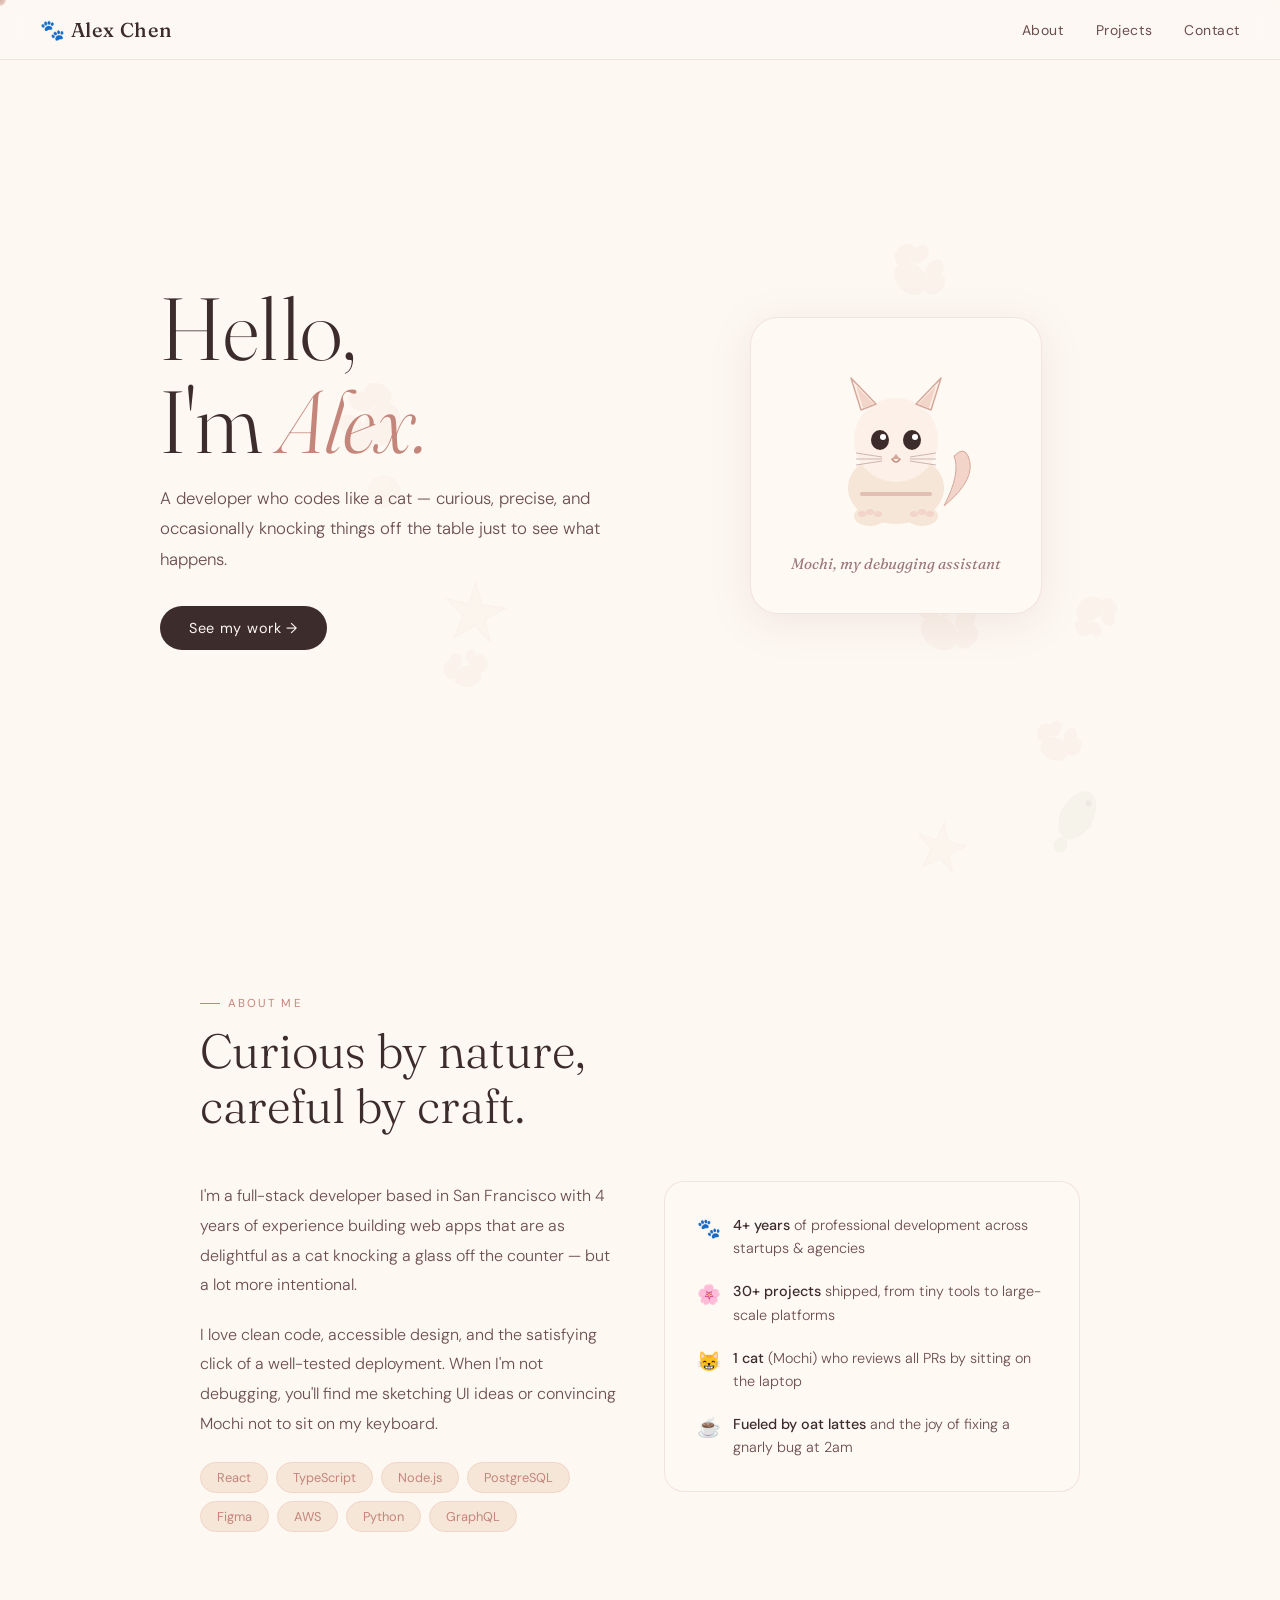
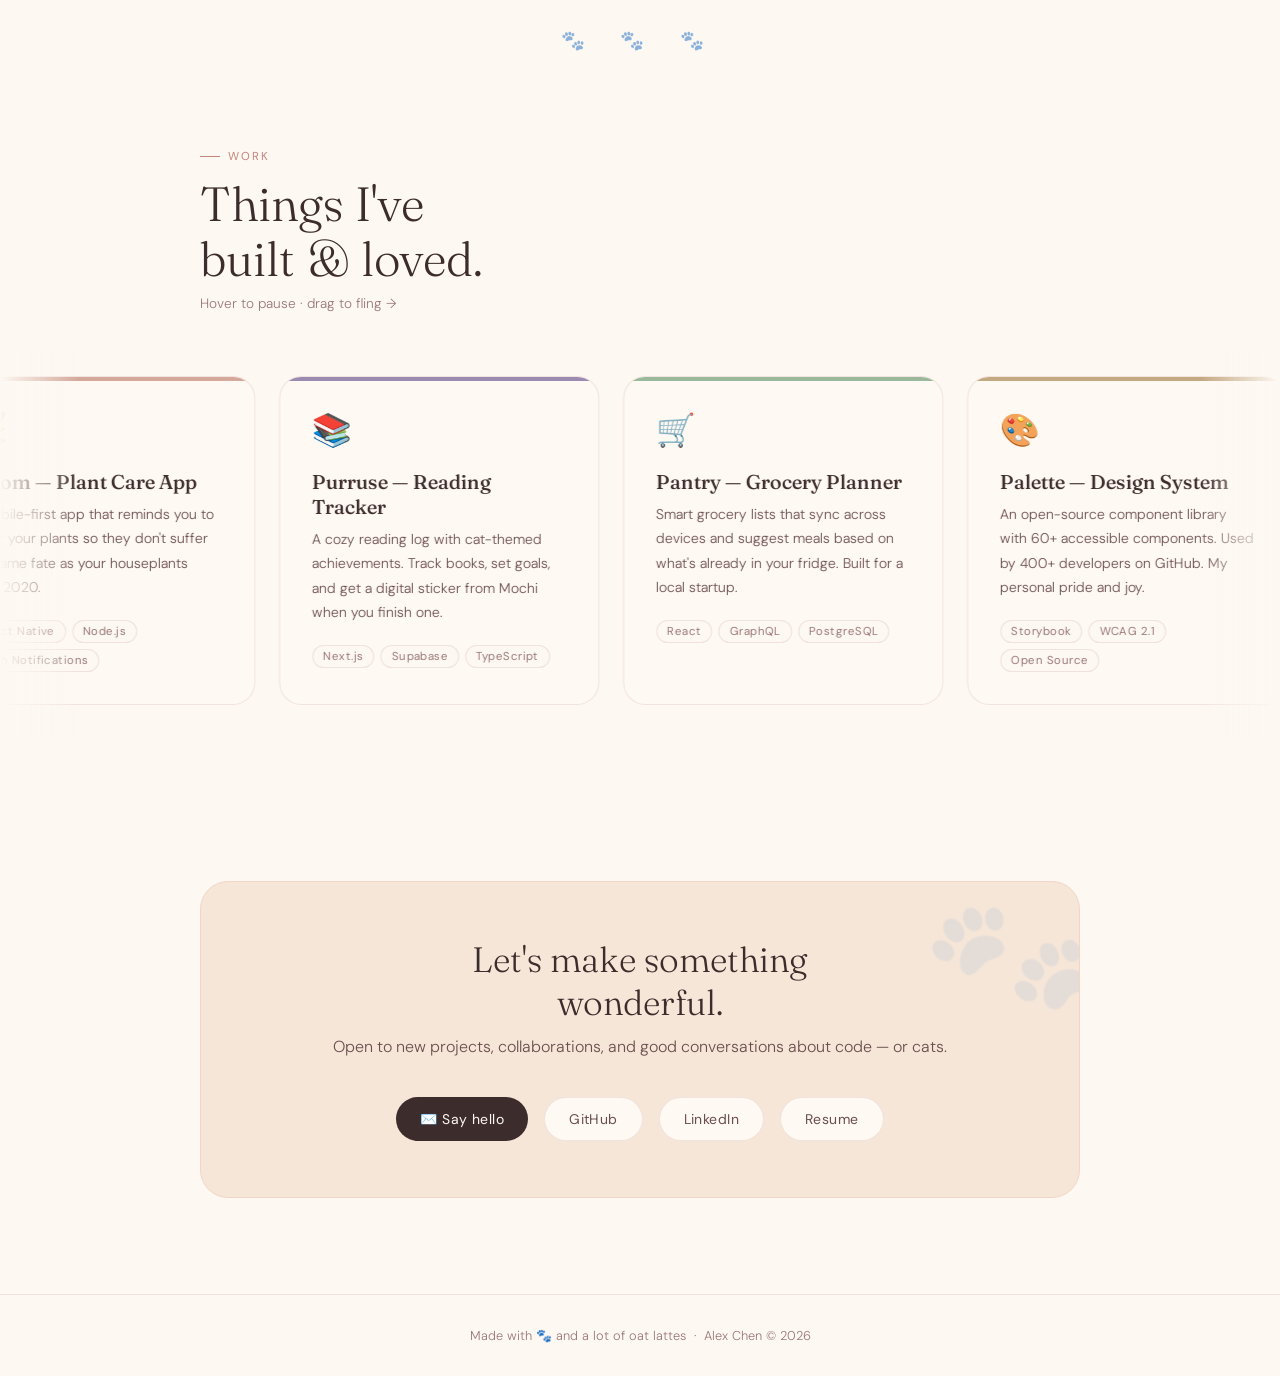
==== index.html @ 4f6bc388 "initial cat site, needs improvements and cat pictures" ====
<!DOCTYPE html>
<html lang="en">
<head>
  <meta charset="UTF-8" />
  <meta name="viewport" content="width=device-width, initial-scale=1.0" />
  <title>Alex Chen — Developer</title>
  <link href="https://fonts.googleapis.com/css2?family=Fraunces:ital,opsz,wght@0,9..144,300;0,9..144,500;0,9..144,700;1,9..144,300&family=DM+Sans:wght@300;400;500&display=swap" rel="stylesheet" />
  <link rel="stylesheet" href="style.css" />
</head>
<body>

  <!-- Cat doodle background (populated by JS) -->
  <div class="bg-canvas" id="bgCanvas"></div>

  <!-- Nav -->
  <nav>
    <a class="nav-logo" href="#">🐾 Alex Chen</a>
    <ul>
      <li><a href="#about">About</a></li>
      <li><a href="#projects">Projects</a></li>
      <li><a href="#contact">Contact</a></li>
    </ul>
  </nav>

  <!-- Hero -->
  <header class="hero">
    <div class="hero-content">
      <div class="hero-text fade-in">
        <h1>Hello,<br/>I'm <em>Alex.</em></h1>
        <p>A developer who codes like a cat — curious, precise, and occasionally knocking things off the table just to see what happens.</p>
        <a class="hero-cta" href="#projects">See my work →</a>
      </div>
      <div class="hero-illustration fade-in" style="transition-delay:0.15s">
        <div class="cat-card">
          <svg width="180" height="180" viewBox="0 0 180 180" fill="none" xmlns="http://www.w3.org/2000/svg">
            <ellipse cx="90" cy="130" rx="48" ry="36" fill="#F5E6D8"/>
            <path d="M138 148 Q172 120 162 98 Q158 88 148 98 Q155 115 138 148Z" fill="#F2D4C8" stroke="#D4A89A" stroke-width="1"/>
            <circle cx="90" cy="82" r="42" fill="#FDF0E8"/>
            <polygon points="55,52 45,20 70,46" fill="#FDF0E8" stroke="#D4A89A" stroke-width="1.5" stroke-linejoin="round"/>
            <polygon points="57,50 50,28 68,46" fill="#F2D4C8"/>
            <polygon points="125,52 135,20 110,46" fill="#FDF0E8" stroke="#D4A89A" stroke-width="1.5" stroke-linejoin="round"/>
            <polygon points="123,50 130,28 112,46" fill="#F2D4C8"/>
            <ellipse cx="74" cy="82" rx="9" ry="10" fill="#3D2C2C"/>
            <ellipse cx="106" cy="82" rx="9" ry="10" fill="#3D2C2C"/>
            <circle cx="77" cy="79" r="3" fill="white"/>
            <circle cx="109" cy="79" r="3" fill="white"/>
            <polygon points="90,96 86,101 94,101" fill="#D4A89A"/>
            <path d="M86,101 Q90,107 94,101" stroke="#C4857A" stroke-width="1.5" fill="none" stroke-linecap="round"/>
            <line x1="50" y1="95" x2="76" y2="99" stroke="#9B7878" stroke-width="1" opacity="0.5"/>
            <line x1="50" y1="101" x2="76" y2="101" stroke="#9B7878" stroke-width="1" opacity="0.5"/>
            <line x1="50" y1="107" x2="76" y2="103" stroke="#9B7878" stroke-width="1" opacity="0.5"/>
            <line x1="130" y1="95" x2="104" y2="99" stroke="#9B7878" stroke-width="1" opacity="0.5"/>
            <line x1="130" y1="101" x2="104" y2="101" stroke="#9B7878" stroke-width="1" opacity="0.5"/>
            <line x1="130" y1="107" x2="104" y2="103" stroke="#9B7878" stroke-width="1" opacity="0.5"/>
            <ellipse cx="64" cy="158" rx="16" ry="10" fill="#F5E6D8"/>
            <ellipse cx="116" cy="158" rx="16" ry="10" fill="#F5E6D8"/>
            <ellipse cx="56" cy="156" rx="4" ry="3" fill="#F2D4C8"/>
            <ellipse cx="64" cy="154" rx="4" ry="3" fill="#F2D4C8"/>
            <ellipse cx="72" cy="156" rx="4" ry="3" fill="#F2D4C8"/>
            <ellipse cx="108" cy="156" rx="4" ry="3" fill="#F2D4C8"/>
            <ellipse cx="116" cy="154" rx="4" ry="3" fill="#F2D4C8"/>
            <ellipse cx="124" cy="156" rx="4" ry="3" fill="#F2D4C8"/>
            <rect x="54" y="134" width="72" height="4" rx="2" fill="#C4857A" opacity="0.4"/>
          </svg>
          <span class="cat-name-tag">Mochi, my debugging assistant</span>
        </div>
      </div>
    </div>
  </header>

  <!-- About -->
  <section id="about">
    <div class="section-label">About me</div>
    <h2 class="section-title fade-in">Curious by nature,<br/>careful by craft.</h2>
    <div class="about-grid fade-in">
      <div class="about-text">
        <p>I'm a full-stack developer based in San Francisco with 4 years of experience building web apps that are as delightful as a cat knocking a glass off the counter — but a lot more intentional.</p>
        <p>I love clean code, accessible design, and the satisfying click of a well-tested deployment. When I'm not debugging, you'll find me sketching UI ideas or convincing Mochi not to sit on my keyboard.</p>
        <div class="skills-list">
          <span class="skill-tag">React</span>
          <span class="skill-tag">TypeScript</span>
          <span class="skill-tag">Node.js</span>
          <span class="skill-tag">PostgreSQL</span>
          <span class="skill-tag">Figma</span>
          <span class="skill-tag">AWS</span>
          <span class="skill-tag">Python</span>
          <span class="skill-tag">GraphQL</span>
        </div>
      </div>
      <div class="fun-facts">
        <div class="fun-fact"><span class="fact-icon">🐾</span><span class="fact-text"><strong>4+ years</strong> of professional development across startups &amp; agencies</span></div>
        <div class="fun-fact"><span class="fact-icon">🌸</span><span class="fact-text"><strong>30+ projects</strong> shipped, from tiny tools to large-scale platforms</span></div>
        <div class="fun-fact"><span class="fact-icon">😸</span><span class="fact-text"><strong>1 cat</strong> (Mochi) who reviews all PRs by sitting on the laptop</span></div>
        <div class="fun-fact"><span class="fact-icon">☕</span><span class="fact-text"><strong>Fueled by oat lattes</strong> and the joy of fixing a gnarly bug at 2am</span></div>
      </div>
    </div>
  </section>

  <div class="paw-divider">🐾 🐾 🐾</div>

  <!-- Projects -->
  <section id="projects">
    <div class="projects-header fade-in">
      <div class="section-label">Work</div>
      <h2 class="section-title" style="margin-bottom:0.5rem;">Things I've<br/>built &amp; loved.</h2>
      <p class="projects-hint">Hover to pause · drag to fling →</p>
    </div>

    <div class="projects-track-wrap">
      <div class="projects-belt" id="projBelt">

        <div class="project-card pink">
          <span class="project-emoji">🌿</span>
          <h3>Bloom — Plant Care App</h3>
          <p>A mobile-first app that reminds you to water your plants so they don't suffer the same fate as your houseplants circa 2020.</p>
          <div class="project-tags">
            <span class="project-tag">React Native</span>
            <span class="project-tag">Node.js</span>
            <span class="project-tag">Push Notifications</span>
          </div>
        </div>

        <div class="project-card lavender">
          <span class="project-emoji">📚</span>
          <h3>Purruse — Reading Tracker</h3>
          <p>A cozy reading log with cat-themed achievements. Track books, set goals, and get a digital sticker from Mochi when you finish one.</p>
          <div class="project-tags">
            <span class="project-tag">Next.js</span>
            <span class="project-tag">Supabase</span>
            <span class="project-tag">TypeScript</span>
          </div>
        </div>

        <div class="project-card sage">
          <span class="project-emoji">🛒</span>
          <h3>Pantry — Grocery Planner</h3>
          <p>Smart grocery lists that sync across devices and suggest meals based on what's already in your fridge. Built for a local startup.</p>
          <div class="project-tags">
            <span class="project-tag">React</span>
            <span class="project-tag">GraphQL</span>
            <span class="project-tag">PostgreSQL</span>
          </div>
        </div>

        <div class="project-card warm">
          <span class="project-emoji">🎨</span>
          <h3>Palette — Design System</h3>
          <p>An open-source component library with 60+ accessible components. Used by 400+ developers on GitHub. My personal pride and joy.</p>
          <div class="project-tags">
            <span class="project-tag">Storybook</span>
            <span class="project-tag">WCAG 2.1</span>
            <span class="project-tag">Open Source</span>
          </div>
        </div>

        <div class="project-card sky">
          <span class="project-emoji">🌙</span>
          <h3>Nap — Focus Timer</h3>
          <p>A Pomodoro-style focus app inspired by cat nap cycles. Gentle ambient sounds, soft UI, zero distractions.</p>
          <div class="project-tags">
            <span class="project-tag">Vue 3</span>
            <span class="project-tag">Web Audio API</span>
            <span class="project-tag">IndexedDB</span>
          </div>
        </div>

      </div>
    </div>
  </section>

  <!-- Contact -->
  <section id="contact" class="contact-section">
    <div class="contact-box fade-in">
      <h2>Let's make something<br/>wonderful.</h2>
      <p>Open to new projects, collaborations, and good conversations about code — or cats.</p>
      <div class="contact-links">
        <a class="contact-link primary" href="mailto:alex@example.com">✉️ Say hello</a>
        <a class="contact-link secondary" href="#">GitHub</a>
        <a class="contact-link secondary" href="#">LinkedIn</a>
        <a class="contact-link secondary" href="#">Resume</a>
      </div>
    </div>
  </section>

  <footer>Made with 🐾 and a lot of oat lattes &nbsp;·&nbsp; Alex Chen © 2026</footer>

  <script src="main.js"></script>
</body>
</html>
---- style.css ----
/* ── RESET & TOKENS ── */
*, *::before, *::after { box-sizing: border-box; margin: 0; padding: 0; }

:root {
  --cream:         #FDF8F2;
  --warm-white:    #FFF9F4;
  --blush:         #F5E6D8;
  --soft-pink:     #F2D4C8;
  --dusty-rose:    #D4A89A;
  --mauve:         #C4857A;
  --lavender:      #E8E0F0;
  --muted-purple:  #9B8BB0;
  --sage:          #D8E8D4;
  --muted-sage:    #9AB89A;
  --text-dark:     #3D2C2C;
  --text-mid:      #6B4E4E;
  --text-soft:     #9B7878;
  --border:        rgba(180, 130, 120, 0.18);
  --shadow:        rgba(180, 130, 120, 0.15);
}

html { scroll-behavior: smooth; }

body {
  font-family: 'DM Sans', sans-serif;
  background: var(--cream);
  color: var(--text-dark);
  overflow-x: hidden;
}

/* ── DOODLE BACKGROUND ── */
.bg-canvas {
  position: fixed;
  inset: 0;
  z-index: 0;
  pointer-events: none;
  overflow: hidden;
}

.bg-doodle {
  position: absolute;
  opacity: 0.07;
}

/* ── CURSOR TRAIL ── */
.paw-dot {
  position: fixed;
  width: 12px;
  height: 12px;
  border-radius: 50%;
  background: var(--dusty-rose);
  opacity: 0;
  pointer-events: none;
  z-index: 9999;
}

/* ── NAV ── */
nav {
  position: fixed;
  top: 0; left: 0; right: 0;
  z-index: 100;
  background: rgba(253, 248, 242, 0.85);
  backdrop-filter: blur(14px);
  border-bottom: 1px solid var(--border);
  padding: 0 2.5rem;
  height: 60px;
  display: flex;
  align-items: center;
  justify-content: space-between;
}

.nav-logo {
  font-family: 'Fraunces', serif;
  font-size: 1.25rem;
  font-weight: 500;
  color: var(--text-dark);
  text-decoration: none;
  display: flex;
  align-items: center;
  gap: 8px;
}

nav ul { list-style: none; display: flex; gap: 2rem; }

nav a {
  font-size: 0.875rem;
  color: var(--text-mid);
  text-decoration: none;
  letter-spacing: 0.04em;
  transition: color 0.2s;
  position: relative;
}

nav a::after {
  content: '';
  position: absolute;
  bottom: -2px; left: 0; right: 0;
  height: 1px;
  background: var(--mauve);
  transform: scaleX(0);
  transition: transform 0.2s;
  transform-origin: left;
}

nav a:hover { color: var(--mauve); }
nav a:hover::after { transform: scaleX(1); }

/* ── HERO ── */
.hero {
  min-height: 100vh;
  display: flex;
  align-items: center;
  padding: 6rem 2.5rem 4rem;
  position: relative;
  z-index: 1;
}

.hero-content {
  max-width: 960px;
  margin: 0 auto;
  width: 100%;
  display: grid;
  grid-template-columns: 1fr 1fr;
  align-items: center;
  gap: 4rem;
}

.hero-text h1 {
  font-family: 'Fraunces', serif;
  font-size: clamp(3rem, 7vw, 5.5rem);
  font-weight: 300;
  line-height: 1.05;
  color: var(--text-dark);
  margin-bottom: 1rem;
}

.hero-text h1 em {
  font-style: italic;
  color: var(--mauve);
}

.hero-text p {
  font-size: 1.05rem;
  color: var(--text-mid);
  line-height: 1.8;
  margin-bottom: 2rem;
  font-weight: 300;
}

.hero-cta {
  display: inline-flex;
  align-items: center;
  gap: 8px;
  background: var(--text-dark);
  color: var(--cream);
  text-decoration: none;
  padding: 0.8rem 1.8rem;
  border-radius: 50px;
  font-size: 0.9rem;
  letter-spacing: 0.05em;
  transition: background 0.2s, transform 0.2s;
}

.hero-cta:hover {
  background: var(--mauve);
  transform: translateY(-2px);
}

.hero-illustration {
  display: flex;
  align-items: center;
  justify-content: center;
}

.cat-card {
  background: var(--warm-white);
  border: 1px solid var(--border);
  border-radius: 28px;
  padding: 2.5rem;
  display: flex;
  flex-direction: column;
  align-items: center;
  gap: 1rem;
  box-shadow: 0 8px 40px var(--shadow);
  animation: float 5s ease-in-out infinite;
}

@keyframes float {
  0%, 100% { transform: translateY(0); }
  50%       { transform: translateY(-12px); }
}

.cat-name-tag {
  font-family: 'Fraunces', serif;
  font-style: italic;
  font-size: 0.95rem;
  color: var(--text-soft);
}

/* ── SHARED SECTIONS ── */
section {
  padding: 6rem 2.5rem;
  max-width: 960px;
  margin: 0 auto;
  position: relative;
  z-index: 1;
}

.section-label {
  font-size: 0.72rem;
  letter-spacing: 0.18em;
  text-transform: uppercase;
  color: var(--mauve);
  margin-bottom: 0.75rem;
  display: flex;
  align-items: center;
  gap: 8px;
}

.section-label::before {
  content: '';
  display: block;
  width: 20px;
  height: 1px;
  background: var(--mauve);
}

h2.section-title {
  font-family: 'Fraunces', serif;
  font-size: clamp(2rem, 4vw, 3rem);
  font-weight: 300;
  line-height: 1.15;
  color: var(--text-dark);
  margin-bottom: 3rem;
}

/* ── ABOUT ── */
.about-grid {
  display: grid;
  grid-template-columns: 1fr 1fr;
  gap: 3rem;
  align-items: start;
}

.about-text p {
  color: var(--text-mid);
  line-height: 1.85;
  margin-bottom: 1.25rem;
  font-weight: 300;
}

.skills-list {
  display: flex;
  flex-wrap: wrap;
  gap: 8px;
  margin-top: 1.5rem;
}

.skill-tag {
  background: var(--blush);
  color: var(--mauve);
  border: 1px solid var(--soft-pink);
  border-radius: 50px;
  padding: 6px 16px;
  font-size: 0.8rem;
}

.fun-facts {
  background: var(--warm-white);
  border: 1px solid var(--border);
  border-radius: 20px;
  padding: 2rem;
  display: flex;
  flex-direction: column;
  gap: 1.25rem;
}

.fun-fact {
  display: flex;
  align-items: flex-start;
  gap: 12px;
}

.fact-icon {
  font-size: 1.2rem;
  flex-shrink: 0;
  margin-top: 2px;
}

.fact-text {
  font-size: 0.9rem;
  color: var(--text-mid);
  line-height: 1.6;
  font-weight: 300;
}

.fact-text strong {
  color: var(--text-dark);
  font-weight: 500;
}

/* ── PAW DIVIDER ── */
.paw-divider {
  text-align: center;
  font-size: 1.2rem;
  letter-spacing: 0.8em;
  color: var(--soft-pink);
  margin: 0;
  opacity: 0.5;
  position: relative;
  z-index: 1;
}

/* ── PROJECTS — INFINITE BELT ── */
#projects {
  padding-left: 0;
  padding-right: 0;
  max-width: 100%;
}

.projects-header {
  padding: 0 2.5rem;
  max-width: 960px;
  margin: 0 auto 2.5rem;
}

.projects-hint {
  color: var(--text-soft);
  font-size: 0.85rem;
  font-weight: 300;
}

.projects-track-wrap {
  position: relative;
  overflow: hidden;
  cursor: grab;
  padding: 1.5rem 0 2rem;
}

.projects-track-wrap.grabbing { cursor: grabbing; }

/* fade edges */
.projects-track-wrap::before,
.projects-track-wrap::after {
  content: '';
  position: absolute;
  top: 0; bottom: 0;
  width: 80px;
  z-index: 2;
  pointer-events: none;
}

.projects-track-wrap::before {
  left: 0;
  background: linear-gradient(to right, var(--cream), transparent);
}

.projects-track-wrap::after {
  right: 0;
  background: linear-gradient(to left, var(--cream), transparent);
}

.projects-belt {
  display: flex;
  gap: 1.5rem;
  width: max-content;
  will-change: transform;
}

/* ── PROJECT CARDS ── */
.project-card {
  flex: 0 0 320px;
  background: var(--warm-white);
  border: 1px solid var(--border);
  border-radius: 22px;
  padding: 2rem;
  transition: transform 0.25s, box-shadow 0.25s, border-color 0.25s;
  position: relative;
  overflow: hidden;
  cursor: pointer;
  user-select: none;
}

.project-card::before {
  content: '';
  position: absolute;
  top: 0; left: 0; right: 0;
  height: 4px;
  border-radius: 22px 22px 0 0;
}

.project-card.pink::before    { background: var(--dusty-rose); }
.project-card.lavender::before { background: var(--muted-purple); }
.project-card.sage::before    { background: var(--muted-sage); }
.project-card.warm::before    { background: #C4A882; }
.project-card.sky::before     { background: #86b4c8; }

.project-card:hover {
  transform: translateY(-5px);
  box-shadow: 0 16px 48px var(--shadow);
  border-color: var(--soft-pink);
}

.project-emoji {
  font-size: 2rem;
  margin-bottom: 1.1rem;
  display: block;
}

.project-card h3 {
  font-family: 'Fraunces', serif;
  font-size: 1.25rem;
  font-weight: 500;
  color: var(--text-dark);
  margin-bottom: 0.5rem;
}

.project-card p {
  font-size: 0.88rem;
  color: var(--text-mid);
  line-height: 1.75;
  font-weight: 300;
  margin-bottom: 1.25rem;
}

.project-tags {
  display: flex;
  flex-wrap: wrap;
  gap: 6px;
}

.project-tag {
  font-size: 0.72rem;
  letter-spacing: 0.04em;
  color: var(--text-soft);
  background: var(--cream);
  border: 1px solid var(--border);
  border-radius: 50px;
  padding: 3px 10px;
}

/* ── CONTACT ── */
.contact-section {
  padding-top: 3rem;
}

.contact-box {
  background: var(--blush);
  border: 1px solid var(--soft-pink);
  border-radius: 28px;
  padding: 3.5rem;
  text-align: center;
  position: relative;
  overflow: hidden;
}

.contact-box::before {
  content: '🐾';
  position: absolute;
  font-size: 8rem;
  opacity: 0.07;
  top: -10px; right: -10px;
  transform: rotate(-20deg);
}

.contact-box h2 {
  font-family: 'Fraunces', serif;
  font-size: 2.2rem;
  font-weight: 300;
  margin-bottom: 0.75rem;
  color: var(--text-dark);
}

.contact-box p {
  color: var(--text-mid);
  margin-bottom: 2.5rem;
  font-weight: 300;
}

.contact-links {
  display: flex;
  justify-content: center;
  flex-wrap: wrap;
  gap: 1rem;
}

.contact-link {
  display: flex;
  align-items: center;
  gap: 8px;
  text-decoration: none;
  padding: 0.75rem 1.5rem;
  border-radius: 50px;
  font-size: 0.875rem;
  transition: transform 0.2s, background 0.2s;
  letter-spacing: 0.03em;
}

.contact-link.primary {
  background: var(--text-dark);
  color: var(--cream);
}

.contact-link.primary:hover {
  background: var(--mauve);
  transform: translateY(-2px);
}

.contact-link.secondary {
  background: var(--warm-white);
  color: var(--text-mid);
  border: 1px solid var(--border);
}

.contact-link.secondary:hover {
  border-color: var(--mauve);
  color: var(--mauve);
  transform: translateY(-2px);
}

/* ── FOOTER ── */
footer {
  text-align: center;
  padding: 2rem;
  font-size: 0.8rem;
  color: var(--text-soft);
  border-top: 1px solid var(--border);
  font-weight: 300;
  position: relative;
  z-index: 1;
}

/* ── FADE IN ── */
.fade-in {
  opacity: 0;
  transform: translateY(24px);
  transition: opacity 0.7s ease, transform 0.7s ease;
}

.fade-in.visible {
  opacity: 1;
  transform: translateY(0);
}

/* ── RESPONSIVE ── */
@media (max-width: 680px) {
  .hero-content      { grid-template-columns: 1fr; }
  .hero-illustration { display: none; }
  .about-grid        { grid-template-columns: 1fr; }
  nav ul             { display: none; }
  .project-card      { flex: 0 0 280px; }
}
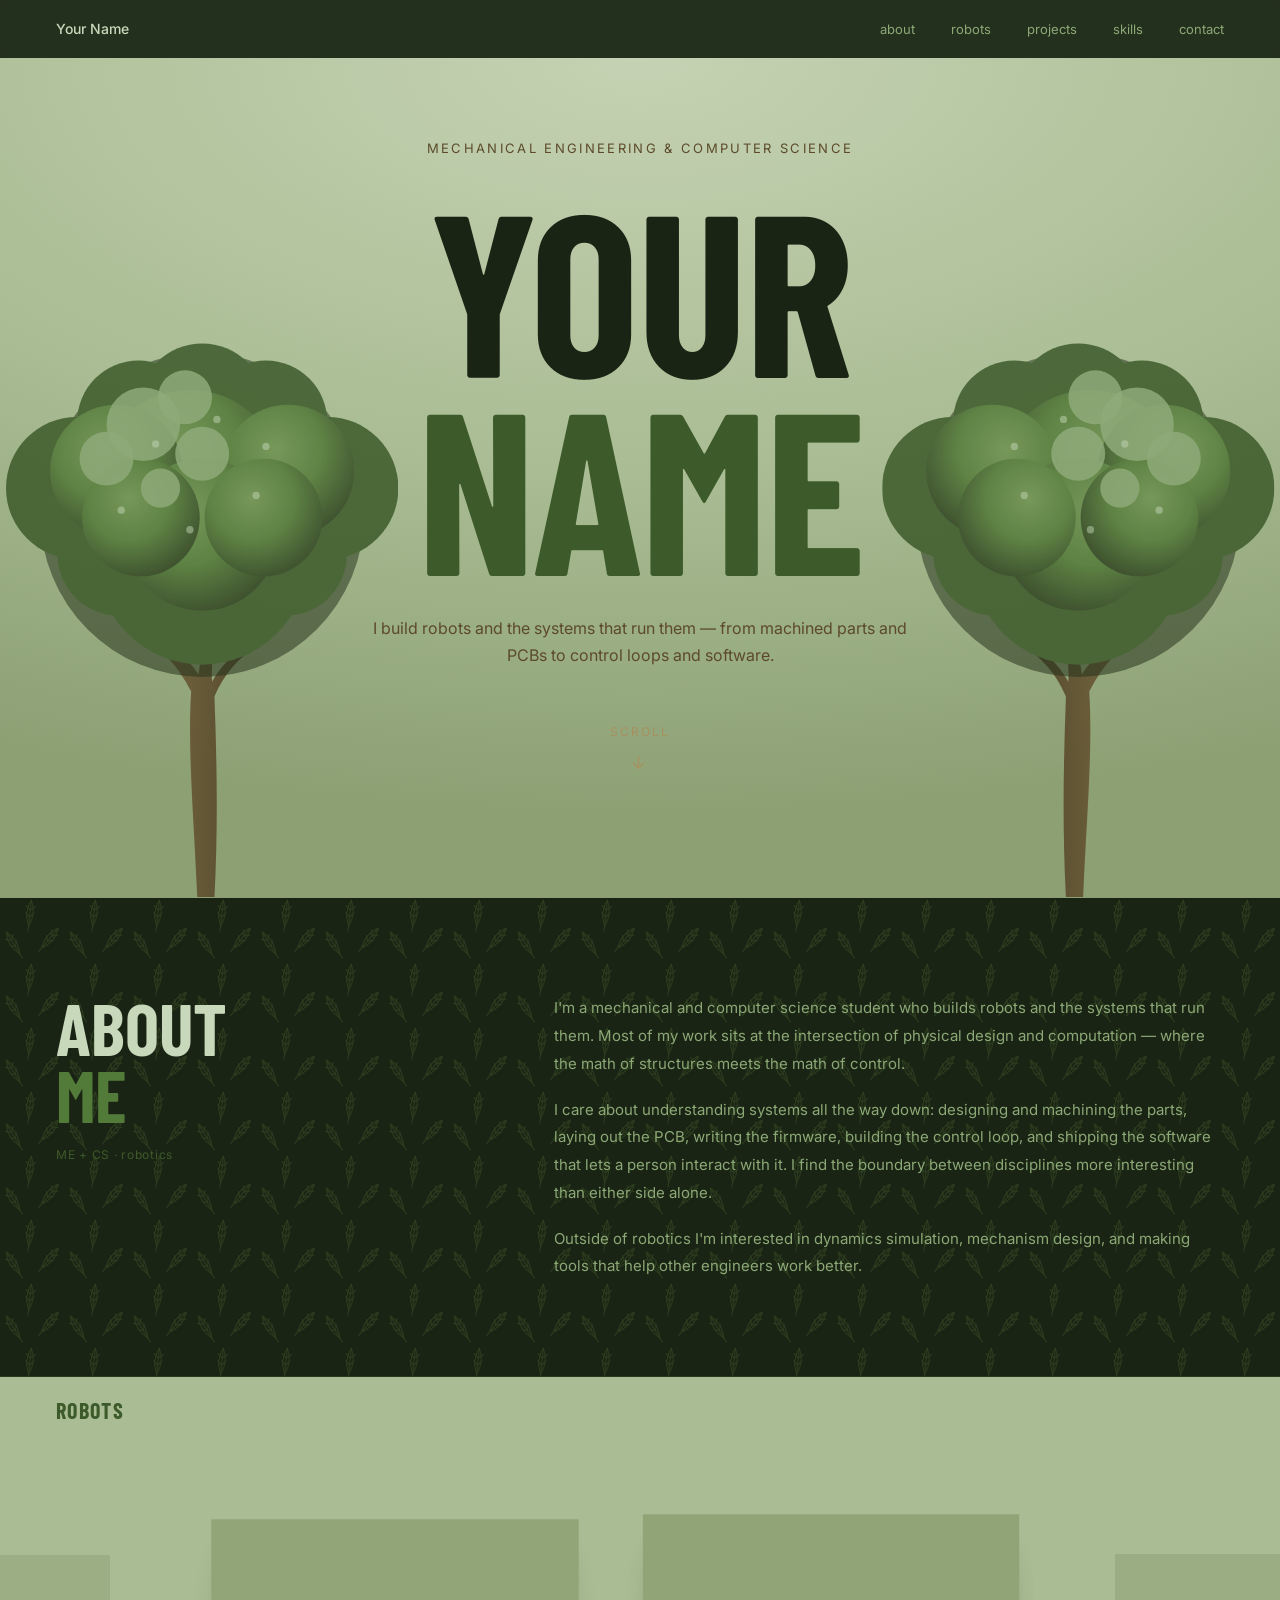
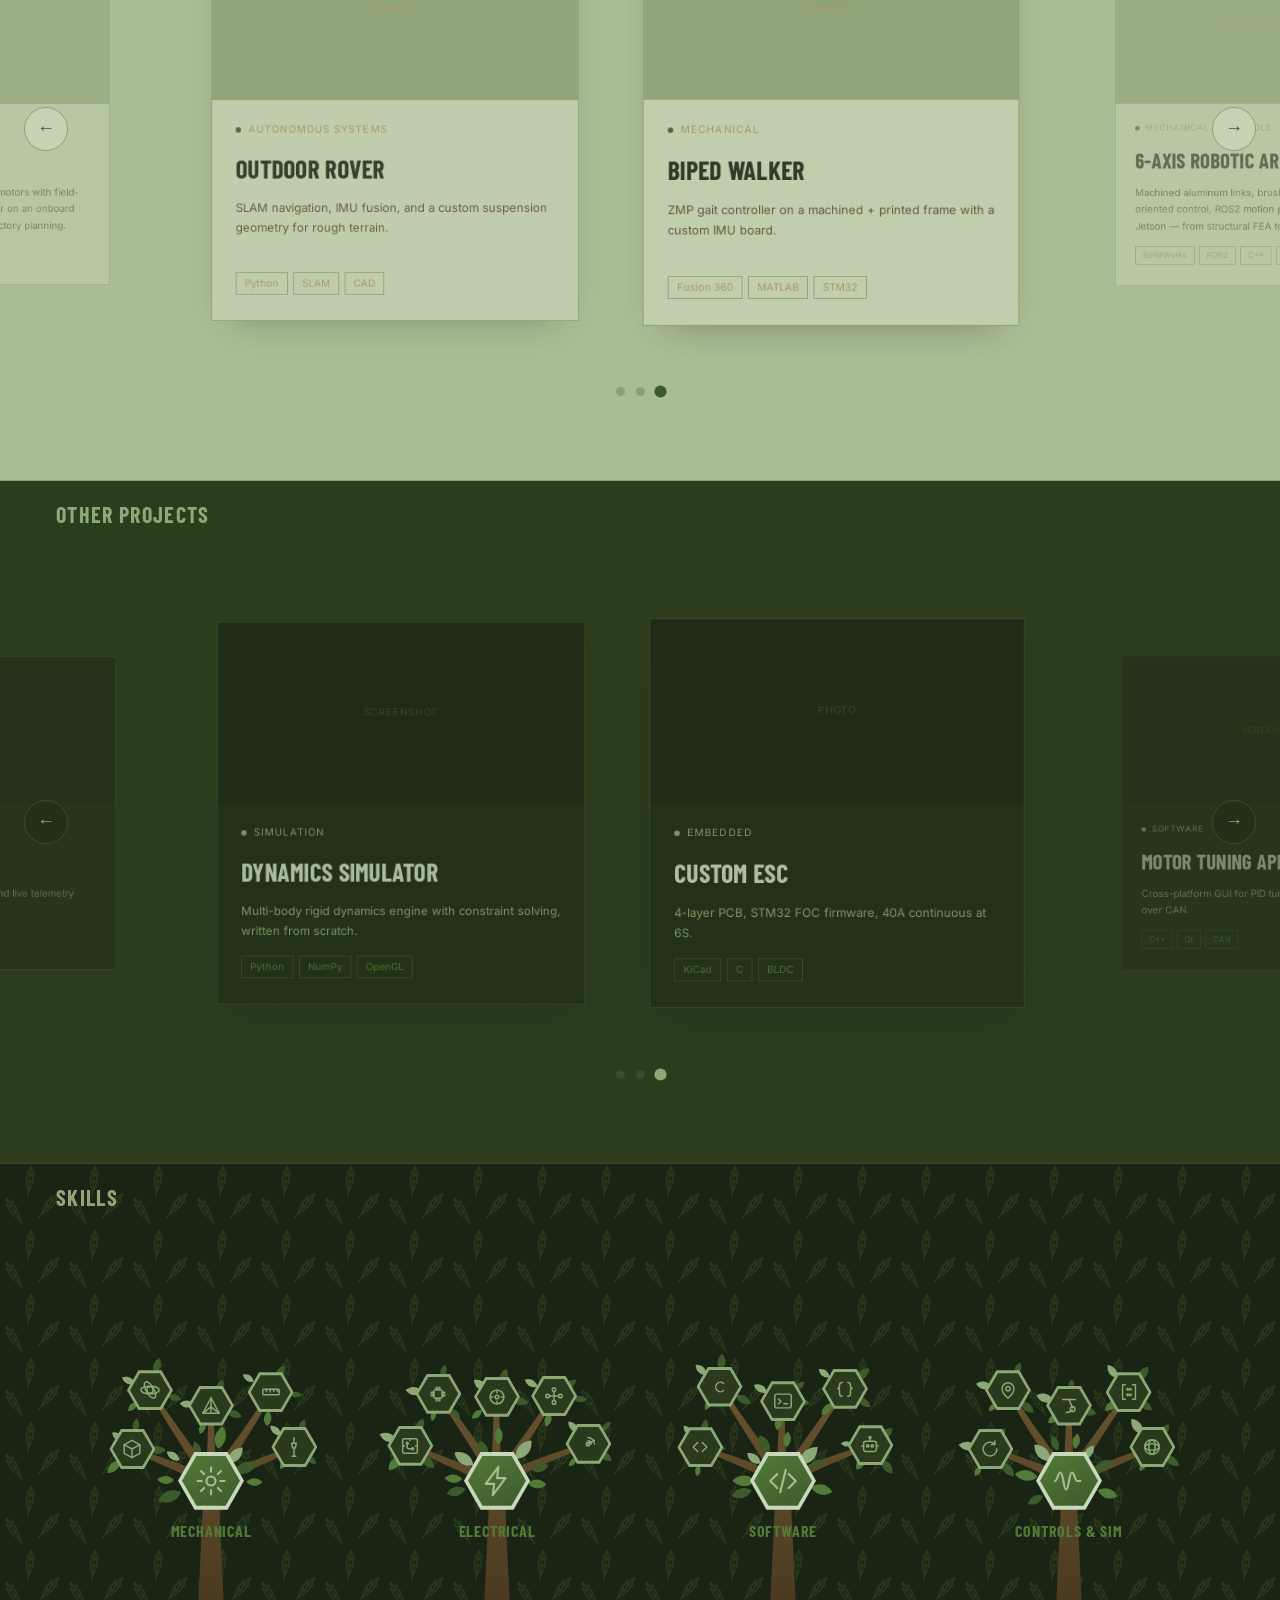
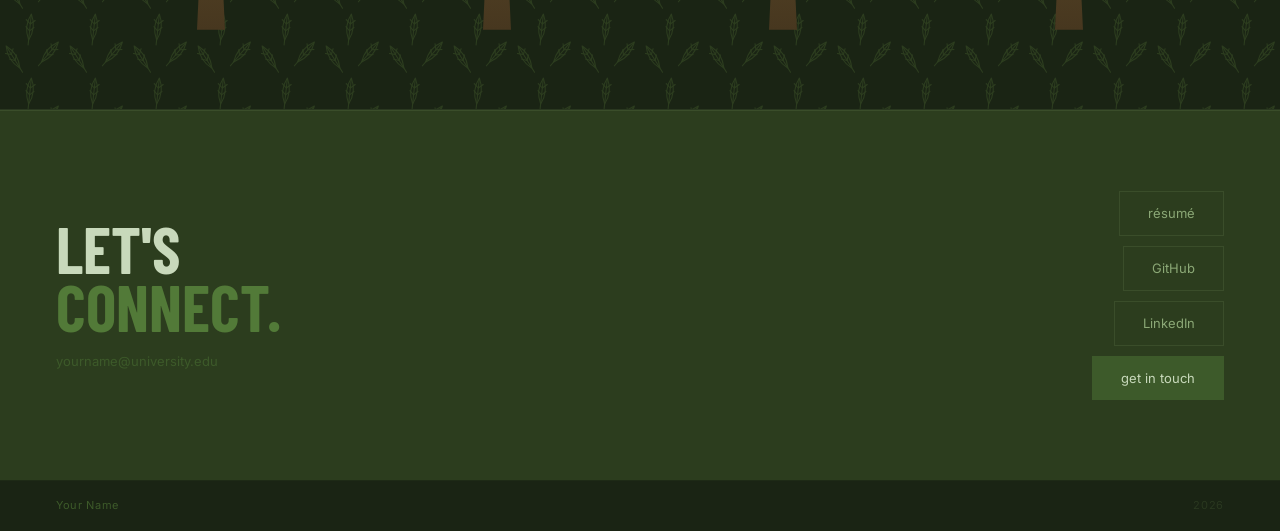
==== commit 18171f76: "yo why is this site GROWING on me hahaha" ====
--- a/index.html
+++ b/index.html
@@ -1,189 +1,278 @@
 <!DOCTYPE html>
 <html lang="en">
 <head>
-  <meta charset="UTF-8" />
-  <meta name="viewport" content="width=device-width, initial-scale=1.0" />
-  <title>Alex Chen — Developer</title>
-  <link href="https://fonts.googleapis.com/css2?family=Fraunces:ital,opsz,wght@0,9..144,300;0,9..144,500;0,9..144,700;1,9..144,300&family=DM+Sans:wght@300;400;500&display=swap" rel="stylesheet" />
-  <link rel="stylesheet" href="style.css" />
+<meta charset="UTF-8">
+<meta name="viewport" content="width=device-width, initial-scale=1.0">
+<title>Your Name</title>
+<link rel="preconnect" href="https://fonts.googleapis.com">
+<link href="https://fonts.googleapis.com/css2?family=Barlow+Condensed:wght@600;700&family=Inter:ital,wght@0,400;0,500;1,400&display=swap" rel="stylesheet">
+<link rel="stylesheet" href="style.css">
 </head>
 <body>
 
-  <!-- Cat doodle background (populated by JS) -->
-  <div class="bg-canvas" id="bgCanvas"></div>
-
-  <!-- Nav -->
-  <nav>
-    <a class="nav-logo" href="#">🐾 Alex Chen</a>
-    <ul>
-      <li><a href="#about">About</a></li>
-      <li><a href="#projects">Projects</a></li>
-      <li><a href="#contact">Contact</a></li>
-    </ul>
-  </nav>
-
-  <!-- Hero -->
-  <header class="hero">
-    <div class="hero-content">
-      <div class="hero-text fade-in">
-        <h1>Hello,<br/>I'm <em>Alex.</em></h1>
-        <p>A developer who codes like a cat — curious, precise, and occasionally knocking things off the table just to see what happens.</p>
-        <a class="hero-cta" href="#projects">See my work →</a>
-      </div>
-      <div class="hero-illustration fade-in" style="transition-delay:0.15s">
-        <div class="cat-card">
-          <svg width="180" height="180" viewBox="0 0 180 180" fill="none" xmlns="http://www.w3.org/2000/svg">
-            <ellipse cx="90" cy="130" rx="48" ry="36" fill="#F5E6D8"/>
-            <path d="M138 148 Q172 120 162 98 Q158 88 148 98 Q155 115 138 148Z" fill="#F2D4C8" stroke="#D4A89A" stroke-width="1"/>
-            <circle cx="90" cy="82" r="42" fill="#FDF0E8"/>
-            <polygon points="55,52 45,20 70,46" fill="#FDF0E8" stroke="#D4A89A" stroke-width="1.5" stroke-linejoin="round"/>
-            <polygon points="57,50 50,28 68,46" fill="#F2D4C8"/>
-            <polygon points="125,52 135,20 110,46" fill="#FDF0E8" stroke="#D4A89A" stroke-width="1.5" stroke-linejoin="round"/>
-            <polygon points="123,50 130,28 112,46" fill="#F2D4C8"/>
-            <ellipse cx="74" cy="82" rx="9" ry="10" fill="#3D2C2C"/>
-            <ellipse cx="106" cy="82" rx="9" ry="10" fill="#3D2C2C"/>
-            <circle cx="77" cy="79" r="3" fill="white"/>
-            <circle cx="109" cy="79" r="3" fill="white"/>
-            <polygon points="90,96 86,101 94,101" fill="#D4A89A"/>
-            <path d="M86,101 Q90,107 94,101" stroke="#C4857A" stroke-width="1.5" fill="none" stroke-linecap="round"/>
-            <line x1="50" y1="95" x2="76" y2="99" stroke="#9B7878" stroke-width="1" opacity="0.5"/>
-            <line x1="50" y1="101" x2="76" y2="101" stroke="#9B7878" stroke-width="1" opacity="0.5"/>
-            <line x1="50" y1="107" x2="76" y2="103" stroke="#9B7878" stroke-width="1" opacity="0.5"/>
-            <line x1="130" y1="95" x2="104" y2="99" stroke="#9B7878" stroke-width="1" opacity="0.5"/>
-            <line x1="130" y1="101" x2="104" y2="101" stroke="#9B7878" stroke-width="1" opacity="0.5"/>
-            <line x1="130" y1="107" x2="104" y2="103" stroke="#9B7878" stroke-width="1" opacity="0.5"/>
-            <ellipse cx="64" cy="158" rx="16" ry="10" fill="#F5E6D8"/>
-            <ellipse cx="116" cy="158" rx="16" ry="10" fill="#F5E6D8"/>
-            <ellipse cx="56" cy="156" rx="4" ry="3" fill="#F2D4C8"/>
-            <ellipse cx="64" cy="154" rx="4" ry="3" fill="#F2D4C8"/>
-            <ellipse cx="72" cy="156" rx="4" ry="3" fill="#F2D4C8"/>
-            <ellipse cx="108" cy="156" rx="4" ry="3" fill="#F2D4C8"/>
-            <ellipse cx="116" cy="154" rx="4" ry="3" fill="#F2D4C8"/>
-            <ellipse cx="124" cy="156" rx="4" ry="3" fill="#F2D4C8"/>
-            <rect x="54" y="134" width="72" height="4" rx="2" fill="#C4857A" opacity="0.4"/>
-          </svg>
-          <span class="cat-name-tag">Mochi, my debugging assistant</span>
-        </div>
-      </div>
-    </div>
-  </header>
-
-  <!-- About -->
-  <section id="about">
-    <div class="section-label">About me</div>
-    <h2 class="section-title fade-in">Curious by nature,<br/>careful by craft.</h2>
-    <div class="about-grid fade-in">
-      <div class="about-text">
-        <p>I'm a full-stack developer based in San Francisco with 4 years of experience building web apps that are as delightful as a cat knocking a glass off the counter — but a lot more intentional.</p>
-        <p>I love clean code, accessible design, and the satisfying click of a well-tested deployment. When I'm not debugging, you'll find me sketching UI ideas or convincing Mochi not to sit on my keyboard.</p>
-        <div class="skills-list">
-          <span class="skill-tag">React</span>
-          <span class="skill-tag">TypeScript</span>
-          <span class="skill-tag">Node.js</span>
-          <span class="skill-tag">PostgreSQL</span>
-          <span class="skill-tag">Figma</span>
-          <span class="skill-tag">AWS</span>
-          <span class="skill-tag">Python</span>
-          <span class="skill-tag">GraphQL</span>
-        </div>
-      </div>
-      <div class="fun-facts">
-        <div class="fun-fact"><span class="fact-icon">🐾</span><span class="fact-text"><strong>4+ years</strong> of professional development across startups &amp; agencies</span></div>
-        <div class="fun-fact"><span class="fact-icon">🌸</span><span class="fact-text"><strong>30+ projects</strong> shipped, from tiny tools to large-scale platforms</span></div>
-        <div class="fun-fact"><span class="fact-icon">😸</span><span class="fact-text"><strong>1 cat</strong> (Mochi) who reviews all PRs by sitting on the laptop</span></div>
-        <div class="fun-fact"><span class="fact-icon">☕</span><span class="fact-text"><strong>Fueled by oat lattes</strong> and the joy of fixing a gnarly bug at 2am</span></div>
-      </div>
-    </div>
-  </section>
-
-  <div class="paw-divider">🐾 🐾 🐾</div>
-
-  <!-- Projects -->
-  <section id="projects">
-    <div class="projects-header fade-in">
-      <div class="section-label">Work</div>
-      <h2 class="section-title" style="margin-bottom:0.5rem;">Things I've<br/>built &amp; loved.</h2>
-      <p class="projects-hint">Hover to pause · drag to fling →</p>
-    </div>
-
-    <div class="projects-track-wrap">
-      <div class="projects-belt" id="projBelt">
-
-        <div class="project-card pink">
-          <span class="project-emoji">🌿</span>
-          <h3>Bloom — Plant Care App</h3>
-          <p>A mobile-first app that reminds you to water your plants so they don't suffer the same fate as your houseplants circa 2020.</p>
-          <div class="project-tags">
-            <span class="project-tag">React Native</span>
-            <span class="project-tag">Node.js</span>
-            <span class="project-tag">Push Notifications</span>
-          </div>
-        </div>
-
-        <div class="project-card lavender">
-          <span class="project-emoji">📚</span>
-          <h3>Purruse — Reading Tracker</h3>
-          <p>A cozy reading log with cat-themed achievements. Track books, set goals, and get a digital sticker from Mochi when you finish one.</p>
-          <div class="project-tags">
-            <span class="project-tag">Next.js</span>
-            <span class="project-tag">Supabase</span>
-            <span class="project-tag">TypeScript</span>
-          </div>
-        </div>
-
-        <div class="project-card sage">
-          <span class="project-emoji">🛒</span>
-          <h3>Pantry — Grocery Planner</h3>
-          <p>Smart grocery lists that sync across devices and suggest meals based on what's already in your fridge. Built for a local startup.</p>
-          <div class="project-tags">
-            <span class="project-tag">React</span>
-            <span class="project-tag">GraphQL</span>
-            <span class="project-tag">PostgreSQL</span>
-          </div>
-        </div>
-
-        <div class="project-card warm">
-          <span class="project-emoji">🎨</span>
-          <h3>Palette — Design System</h3>
-          <p>An open-source component library with 60+ accessible components. Used by 400+ developers on GitHub. My personal pride and joy.</p>
-          <div class="project-tags">
-            <span class="project-tag">Storybook</span>
-            <span class="project-tag">WCAG 2.1</span>
-            <span class="project-tag">Open Source</span>
-          </div>
-        </div>
-
-        <div class="project-card sky">
-          <span class="project-emoji">🌙</span>
-          <h3>Nap — Focus Timer</h3>
-          <p>A Pomodoro-style focus app inspired by cat nap cycles. Gentle ambient sounds, soft UI, zero distractions.</p>
-          <div class="project-tags">
-            <span class="project-tag">Vue 3</span>
-            <span class="project-tag">Web Audio API</span>
-            <span class="project-tag">IndexedDB</span>
-          </div>
-        </div>
-
-      </div>
-    </div>
-  </section>
-
-  <!-- Contact -->
-  <section id="contact" class="contact-section">
-    <div class="contact-box fade-in">
-      <h2>Let's make something<br/>wonderful.</h2>
-      <p>Open to new projects, collaborations, and good conversations about code — or cats.</p>
-      <div class="contact-links">
-        <a class="contact-link primary" href="mailto:alex@example.com">✉️ Say hello</a>
-        <a class="contact-link secondary" href="#">GitHub</a>
-        <a class="contact-link secondary" href="#">LinkedIn</a>
-        <a class="contact-link secondary" href="#">Resume</a>
-      </div>
-    </div>
-  </section>
-
-  <footer>Made with 🐾 and a lot of oat lattes &nbsp;·&nbsp; Alex Chen © 2026</footer>
-
-  <script src="main.js"></script>
+<nav>
+  <span class="nav-name">Your Name</span>
+  <div class="nav-links">
+    <a href="#about">about</a>
+    <a href="#robots">robots</a>
+    <a href="#projects">projects</a>
+    <a href="#skills">skills</a>
+    <a href="#contact">contact</a>
+  </div>
+</nav>
+
+<!-- HERO / HEADER — full first screen -->
+<header class="hero">
+  <svg class="hero-tree hero-tree-left" viewBox="0 0 320 520" aria-hidden="true">
+    <use href="#hero-tree-art"/>
+  </svg>
+  <svg class="hero-tree hero-tree-right" viewBox="0 0 320 520" aria-hidden="true">
+    <use href="#hero-tree-art"/>
+  </svg>
+  <svg width="0" height="0" style="position:absolute" aria-hidden="true">
+    <defs>
+      <radialGradient id="canopy-grad" cx="40%" cy="34%" r="72%">
+        <stop offset="0" stop-color="#6f9352"/>
+        <stop offset="0.5" stop-color="#527A38"/>
+        <stop offset="1" stop-color="#2C3D1E"/>
+      </radialGradient>
+      <linearGradient id="bark-grad" x1="0" y1="0" x2="1" y2="0">
+        <stop offset="0" stop-color="#7a6238"/>
+        <stop offset="0.5" stop-color="#5C4A2A"/>
+        <stop offset="1" stop-color="#41331d"/>
+      </linearGradient>
+      <g id="hero-tree-art">
+        <!-- trunk + a few limbs reaching into the canopy -->
+        <path class="tt-bark" d="M156 520 C 153 452 148 398 151 352 C 140 330 126 316 110 308 C 129 312 146 320 157 338 C 160 312 168 292 180 276 C 172 298 167 318 168 344 C 180 322 198 312 216 308 C 197 318 180 332 170 356 C 172 410 173 462 170 520 Z"/>
+        <!-- soft shadow base -->
+        <circle class="tt-shadow" cx="160" cy="208" r="132"/>
+        <!-- darkest back clumps: wide, with a broad flatter crown -->
+        <circle class="tt-c1" cx="58"  cy="186" r="58"/>
+        <circle class="tt-c1" cx="262" cy="186" r="58"/>
+        <circle class="tt-c1" cx="108" cy="132" r="50"/>
+        <circle class="tt-c1" cx="160" cy="120" r="52"/>
+        <circle class="tt-c1" cx="212" cy="132" r="50"/>
+        <circle class="tt-c1" cx="160" cy="244" r="86"/>
+        <circle class="tt-c1" cx="92"  cy="240" r="50"/>
+        <circle class="tt-c1" cx="228" cy="240" r="50"/>
+        <circle class="tt-c1" cx="34"  cy="204" r="26"/>
+        <circle class="tt-c1" cx="286" cy="204" r="26"/>
+        <!-- gradient-shaded mid body -->
+        <circle class="tt-c2" cx="150" cy="182" r="76"/>
+        <circle class="tt-c2" cx="90"  cy="172" r="54"/>
+        <circle class="tt-c2" cx="230" cy="172" r="54"/>
+        <circle class="tt-c2" cx="160" cy="224" r="62"/>
+        <circle class="tt-c2" cx="110" cy="210" r="48"/>
+        <circle class="tt-c2" cx="210" cy="210" r="48"/>
+        <!-- highlights catching the light, upper-left -->
+        <circle class="tt-c3" cx="112" cy="134" r="30"/>
+        <circle class="tt-c3" cx="146" cy="112" r="22"/>
+        <circle class="tt-c3" cx="82"  cy="162" r="22"/>
+        <circle class="tt-c3" cx="160" cy="158" r="22"/>
+        <circle class="tt-c3" cx="126" cy="186" r="16"/>
+        <!-- fine leaf texture -->
+        <circle class="tt-dot" cx="122" cy="150" r="3"/>
+        <circle class="tt-dot" cx="172" cy="130" r="3"/>
+        <circle class="tt-dot" cx="94"  cy="204" r="3"/>
+        <circle class="tt-dot" cx="204" cy="192" r="3"/>
+        <circle class="tt-dot" cx="150" cy="220" r="3"/>
+        <circle class="tt-dot" cx="212" cy="152" r="3"/>
+      </g>
+    </defs>
+  </svg>
+  <div class="hero-inner">
+    <div class="hero-kicker">Mechanical Engineering &amp; Computer Science</div>
+    <h1 class="hero-name">Your<br><em>Name</em></h1>
+    <p class="hero-tagline">I build robots and the systems that run them — from machined parts and PCBs to control loops and software.</p>
+    <a class="hero-cue" href="#about">scroll <span>&darr;</span></a>
+  </div>
+</header>
+
+<!-- ABOUT ME -->
+<section class="about-section leaf-bg" id="about">
+  <div>
+    <div class="about-heading">About<br><em>Me</em></div>
+    <div class="about-field">ME + CS · robotics</div>
+  </div>
+  <div class="about-body">
+    <p>I'm a mechanical and computer science student who builds robots and the systems that run them. Most of my work sits at the intersection of physical design and computation — where the math of structures meets the math of control.</p>
+    <p>I care about understanding systems all the way down: designing and machining the parts, laying out the PCB, writing the firmware, building the control loop, and shipping the software that lets a person interact with it. I find the boundary between disciplines more interesting than either side alone.</p>
+    <p>Outside of robotics I'm interested in dynamics simulation, mechanism design, and making tools that help other engineers work better.</p>
+  </div>
+</section>
+
+<!-- ROBOTS CAROUSEL -->
+<section class="carousel-section" id="robots">
+  <span class="section-tag">Robots</span>
+  <button class="car-arrow car-prev" data-car="robots" aria-label="Previous">&larr;</button>
+  <button class="car-arrow car-next" data-car="robots" aria-label="Next">&rarr;</button>
+  <div class="carousel" data-carousel="robots">
+    <article class="card" role="link" tabindex="0" data-href="projects/robotic-arm.html">
+      <div class="card-img"><span>photo or render</span></div>
+      <div class="card-body">
+        <div class="card-label"><span class="dot"></span>Mechanical + Controls</div>
+        <h3 class="card-title">6-Axis Robotic Arm</h3>
+        <p class="card-desc">Machined aluminum links, brushless motors with field-oriented control, ROS2 motion planner on an onboard Jetson — from structural FEA to trajectory planning.</p>
+        <div class="card-tags"><span class="tag">SolidWorks</span><span class="tag">ROS2</span><span class="tag">C++</span><span class="tag">PCB</span></div>
+      </div>
+    </article>
+    <article class="card" role="link" tabindex="0" data-href="projects/outdoor-rover.html">
+      <div class="card-img"><span>photo</span></div>
+      <div class="card-body">
+        <div class="card-label"><span class="dot"></span>Autonomous systems</div>
+        <h3 class="card-title">Outdoor Rover</h3>
+        <p class="card-desc">SLAM navigation, IMU fusion, and a custom suspension geometry for rough terrain.</p>
+        <div class="card-tags"><span class="tag">Python</span><span class="tag">SLAM</span><span class="tag">CAD</span></div>
+      </div>
+    </article>
+    <article class="card" role="link" tabindex="0" data-href="projects/biped-walker.html">
+      <div class="card-img"><span>photo</span></div>
+      <div class="card-body">
+        <div class="card-label"><span class="dot"></span>Mechanical</div>
+        <h3 class="card-title">Biped Walker</h3>
+        <p class="card-desc">ZMP gait controller on a machined + printed frame with a custom IMU board.</p>
+        <div class="card-tags"><span class="tag">Fusion 360</span><span class="tag">MATLAB</span><span class="tag">STM32</span></div>
+      </div>
+    </article>
+  </div>
+</section>
+
+<!-- OTHER (NON-ROBOT) PROJECTS CAROUSEL -->
+<section class="carousel-section carousel-section-dark" id="projects">
+  <span class="section-tag">Other projects</span>
+  <button class="car-arrow car-prev" data-car="projects" aria-label="Previous">&larr;</button>
+  <button class="car-arrow car-next" data-car="projects" aria-label="Next">&rarr;</button>
+  <div class="carousel" data-carousel="projects" data-reverse>
+    <article class="card card-dark" role="link" tabindex="0" data-href="projects/motor-tuning-app.html">
+      <div class="card-img card-img-dark"><span>screenshot</span></div>
+      <div class="card-body">
+        <div class="card-label"><span class="dot"></span>Software</div>
+        <h3 class="card-title">Motor Tuning App</h3>
+        <p class="card-desc">Cross-platform GUI for PID tuning and live telemetry over CAN.</p>
+        <div class="card-tags"><span class="tag">C++</span><span class="tag">Qt</span><span class="tag">CAN</span></div>
+      </div>
+    </article>
+    <article class="card card-dark" role="link" tabindex="0" data-href="projects/dynamics-simulator.html">
+      <div class="card-img card-img-dark"><span>screenshot</span></div>
+      <div class="card-body">
+        <div class="card-label"><span class="dot"></span>Simulation</div>
+        <h3 class="card-title">Dynamics Simulator</h3>
+        <p class="card-desc">Multi-body rigid dynamics engine with constraint solving, written from scratch.</p>
+        <div class="card-tags"><span class="tag">Python</span><span class="tag">NumPy</span><span class="tag">OpenGL</span></div>
+      </div>
+    </article>
+    <article class="card card-dark" role="link" tabindex="0" data-href="projects/custom-esc.html">
+      <div class="card-img card-img-dark"><span>photo</span></div>
+      <div class="card-body">
+        <div class="card-label"><span class="dot"></span>Embedded</div>
+        <h3 class="card-title">Custom ESC</h3>
+        <p class="card-desc">4-layer PCB, STM32 FOC firmware, 40A continuous at 6S.</p>
+        <div class="card-tags"><span class="tag">KiCad</span><span class="tag">C</span><span class="tag">BLDC</span></div>
+      </div>
+    </article>
+  </div>
+</section>
+
+<!-- SKILLS -->
+<section class="skills-section leaf-bg" id="skills">
+  <span class="section-tag">Skills</span>
+  <div class="skill-forest">
+
+    <!-- one little tree per discipline; trunk + branches + foliage are drawn
+         by main.js. They sit in a row and wrap/stack as the page narrows. -->
+    <div class="mini-tree">
+      <svg class="branches" viewBox="0 0 300 460" preserveAspectRatio="none" aria-hidden="true"></svg>
+      <div class="hex hex-cat" style="left:50%;top:63%" role="img" aria-label="Mechanical"><span class="hex-shape"><svg class="hex-icon" viewBox="0 0 24 24"><use href="#ic-gear"/></svg></span><span class="cat-label">Mechanical</span></div>
+      <div class="hex" tabindex="0" role="img" aria-label="SolidWorks" data-skill="SolidWorks" style="left:50%;top:40%"><span class="hex-shape"><svg class="hex-icon" viewBox="0 0 24 24"><use href="#ic-cube"/></svg></span></div>
+      <div class="hex" tabindex="0" role="img" aria-label="Fusion 360" data-skill="Fusion 360" style="left:50%;top:40%"><span class="hex-shape"><svg class="hex-icon" viewBox="0 0 24 24"><use href="#ic-orbit"/></svg></span></div>
+      <div class="hex" tabindex="0" role="img" aria-label="FEA" data-skill="FEA" style="left:50%;top:40%"><span class="hex-shape"><svg class="hex-icon" viewBox="0 0 24 24"><use href="#ic-mesh"/></svg></span></div>
+      <div class="hex" tabindex="0" role="img" aria-label="GD&amp;T" data-skill="GD&amp;T" style="left:50%;top:40%"><span class="hex-shape"><svg class="hex-icon" viewBox="0 0 24 24"><use href="#ic-ruler"/></svg></span></div>
+      <div class="hex" tabindex="0" role="img" aria-label="CNC machining" data-skill="CNC machining" style="left:50%;top:40%"><span class="hex-shape"><svg class="hex-icon" viewBox="0 0 24 24"><use href="#ic-mill"/></svg></span></div>
+    </div>
+
+    <div class="mini-tree">
+      <svg class="branches" viewBox="0 0 300 460" preserveAspectRatio="none" aria-hidden="true"></svg>
+      <div class="hex hex-cat" style="left:50%;top:63%" role="img" aria-label="Electrical"><span class="hex-shape"><svg class="hex-icon" viewBox="0 0 24 24"><use href="#ic-bolt"/></svg></span><span class="cat-label">Electrical</span></div>
+      <div class="hex" tabindex="0" role="img" aria-label="KiCad / PCB" data-skill="KiCad / PCB" style="left:50%;top:40%"><span class="hex-shape"><svg class="hex-icon" viewBox="0 0 24 24"><use href="#ic-board"/></svg></span></div>
+      <div class="hex" tabindex="0" role="img" aria-label="STM32" data-skill="STM32" style="left:50%;top:40%"><span class="hex-shape"><svg class="hex-icon" viewBox="0 0 24 24"><use href="#ic-chip"/></svg></span></div>
+      <div class="hex" tabindex="0" role="img" aria-label="BLDC / FOC" data-skill="BLDC / FOC" style="left:50%;top:40%"><span class="hex-shape"><svg class="hex-icon" viewBox="0 0 24 24"><use href="#ic-motor"/></svg></span></div>
+      <div class="hex" tabindex="0" role="img" aria-label="CAN bus" data-skill="CAN bus" style="left:50%;top:40%"><span class="hex-shape"><svg class="hex-icon" viewBox="0 0 24 24"><use href="#ic-network"/></svg></span></div>
+      <div class="hex" tabindex="0" role="img" aria-label="Sensor fusion" data-skill="Sensor fusion" style="left:50%;top:40%"><span class="hex-shape"><svg class="hex-icon" viewBox="0 0 24 24"><use href="#ic-radar"/></svg></span></div>
+    </div>
+
+    <div class="mini-tree">
+      <svg class="branches" viewBox="0 0 300 460" preserveAspectRatio="none" aria-hidden="true"></svg>
+      <div class="hex hex-cat" style="left:50%;top:63%" role="img" aria-label="Software"><span class="hex-shape"><svg class="hex-icon" viewBox="0 0 24 24"><use href="#ic-code"/></svg></span><span class="cat-label">Software</span></div>
+      <div class="hex" tabindex="0" role="img" aria-label="C++" data-skill="C++" style="left:50%;top:40%"><span class="hex-shape"><svg class="hex-icon" viewBox="0 0 24 24"><use href="#ic-cpp"/></svg></span></div>
+      <div class="hex" tabindex="0" role="img" aria-label="C" data-skill="C" style="left:50%;top:40%"><span class="hex-shape"><svg class="hex-icon" viewBox="0 0 24 24"><use href="#ic-c"/></svg></span></div>
+      <div class="hex" tabindex="0" role="img" aria-label="Python" data-skill="Python" style="left:50%;top:40%"><span class="hex-shape"><svg class="hex-icon" viewBox="0 0 24 24"><use href="#ic-terminal"/></svg></span></div>
+      <div class="hex" tabindex="0" role="img" aria-label="TypeScript" data-skill="TypeScript" style="left:50%;top:40%"><span class="hex-shape"><svg class="hex-icon" viewBox="0 0 24 24"><use href="#ic-braces"/></svg></span></div>
+      <div class="hex" tabindex="0" role="img" aria-label="ROS2" data-skill="ROS2" style="left:50%;top:40%"><span class="hex-shape"><svg class="hex-icon" viewBox="0 0 24 24"><use href="#ic-robot"/></svg></span></div>
+    </div>
+
+    <div class="mini-tree">
+      <svg class="branches" viewBox="0 0 300 460" preserveAspectRatio="none" aria-hidden="true"></svg>
+      <div class="hex hex-cat" style="left:50%;top:63%" role="img" aria-label="Controls and Simulation"><span class="hex-shape"><svg class="hex-icon" viewBox="0 0 24 24"><use href="#ic-wave"/></svg></span><span class="cat-label">Controls &amp; Sim</span></div>
+      <div class="hex" tabindex="0" role="img" aria-label="PID / control loops" data-skill="PID / control loops" style="left:50%;top:40%"><span class="hex-shape"><svg class="hex-icon" viewBox="0 0 24 24"><use href="#ic-loop"/></svg></span></div>
+      <div class="hex" tabindex="0" role="img" aria-label="SLAM" data-skill="SLAM" style="left:50%;top:40%"><span class="hex-shape"><svg class="hex-icon" viewBox="0 0 24 24"><use href="#ic-pin"/></svg></span></div>
+      <div class="hex" tabindex="0" role="img" aria-label="Rigid-body dynamics" data-skill="Rigid-body dynamics" style="left:50%;top:40%"><span class="hex-shape"><svg class="hex-icon" viewBox="0 0 24 24"><use href="#ic-pendulum"/></svg></span></div>
+      <div class="hex" tabindex="0" role="img" aria-label="MATLAB" data-skill="MATLAB" style="left:50%;top:40%"><span class="hex-shape"><svg class="hex-icon" viewBox="0 0 24 24"><use href="#ic-matrix"/></svg></span></div>
+      <div class="hex" tabindex="0" role="img" aria-label="OpenGL / CUDA" data-skill="OpenGL / CUDA" style="left:50%;top:40%"><span class="hex-shape"><svg class="hex-icon" viewBox="0 0 24 24"><use href="#ic-globe"/></svg></span></div>
+    </div>
+  </div>
+
+  <!-- icon definitions (line glyphs, stroked with currentColor) -->
+  <svg width="0" height="0" style="position:absolute" aria-hidden="true">
+    <defs>
+      <!-- category icons -->
+      <symbol id="ic-gear" viewBox="0 0 24 24" fill="none" stroke="currentColor"><circle cx="12" cy="12" r="3.2"/><path d="M12 2.5v3M12 18.5v3M2.5 12h3M18.5 12h3M5 5l2.1 2.1M16.9 16.9 19 19M19 5l-2.1 2.1M7.1 16.9 5 19"/></symbol>
+      <symbol id="ic-bolt" viewBox="0 0 24 24" fill="none" stroke="currentColor"><path d="M13 2 4 14h6l-1 8 9-12h-6z"/></symbol>
+      <symbol id="ic-code" viewBox="0 0 24 24" fill="none" stroke="currentColor"><path d="M8 7l-5 5 5 5M16 7l5 5-5 5M14 4l-4 16"/></symbol>
+      <symbol id="ic-wave" viewBox="0 0 24 24" fill="none" stroke="currentColor"><path d="M2 12c2 0 2-6 4-6s2 12 4 12 2-12 4-12 2 6 4 6h2"/></symbol>
+      <!-- skill icons -->
+      <symbol id="ic-cube" viewBox="0 0 24 24" fill="none" stroke="currentColor"><path d="M12 2.5l8.5 4.75v9.5L12 21.5 3.5 16.75v-9.5z"/><path d="M3.5 7.25 12 12l8.5-4.75M12 12v9.5"/></symbol>
+      <symbol id="ic-orbit" viewBox="0 0 24 24" fill="none" stroke="currentColor"><circle cx="12" cy="12" r="3.4"/><ellipse cx="12" cy="12" rx="10" ry="4.2"/><ellipse cx="12" cy="12" rx="10" ry="4.2" transform="rotate(60 12 12)"/></symbol>
+      <symbol id="ic-mesh" viewBox="0 0 24 24" fill="none" stroke="currentColor"><path d="M12 3 21 20H3z"/><path d="M12 3v17M3 20l9-7 9 7"/></symbol>
+      <symbol id="ic-ruler" viewBox="0 0 24 24" fill="none" stroke="currentColor"><rect x="3" y="9" width="18" height="6" rx="1"/><path d="M7 9v2.5M11 9v3M15 9v2.5M19 9v2.5"/></symbol>
+      <symbol id="ic-mill" viewBox="0 0 24 24" fill="none" stroke="currentColor"><path d="M12 2v6"/><path d="M9.5 8h5l-1 5h-3z"/><path d="M12 13v9M10 22h4"/></symbol>
+      <symbol id="ic-board" viewBox="0 0 24 24" fill="none" stroke="currentColor"><rect x="4" y="4" width="16" height="16" rx="1.5"/><circle cx="9" cy="9" r="1.1"/><circle cx="15" cy="15" r="1.1"/><path d="M9 10.1v3.4a1.5 1.5 0 0 0 1.5 1.5H14M4 12h2M18 12h2M12 4v2"/></symbol>
+      <symbol id="ic-chip" viewBox="0 0 24 24" fill="none" stroke="currentColor"><rect x="7.5" y="7.5" width="9" height="9" rx="1"/><path d="M10 7.5V4.5M12 7.5V4.5M14 7.5V4.5M10 16.5v3M12 16.5v3M14 16.5v3M7.5 10H4.5M7.5 12H4.5M7.5 14H4.5M16.5 10h3M16.5 12h3M16.5 14h3"/></symbol>
+      <symbol id="ic-motor" viewBox="0 0 24 24" fill="none" stroke="currentColor"><circle cx="12" cy="12" r="7.5"/><circle cx="12" cy="12" r="2"/><path d="M12 4.5v3M12 16.5v3M4.5 12h3M16.5 12h3"/></symbol>
+      <symbol id="ic-network" viewBox="0 0 24 24" fill="none" stroke="currentColor"><circle cx="5" cy="12" r="2"/><circle cx="19" cy="12" r="2"/><circle cx="12" cy="5" r="2"/><circle cx="12" cy="19" r="2"/><path d="M7 12h10M12 7v10"/></symbol>
+      <symbol id="ic-radar" viewBox="0 0 24 24" fill="none" stroke="currentColor"><circle cx="12" cy="12" r="2"/><path d="M12 12l7-4"/><path d="M12 5a7 7 0 0 1 7 7"/><path d="M12 8.5a3.5 3.5 0 0 1 3.5 3.5"/></symbol>
+      <symbol id="ic-cpp" viewBox="0 0 24 24" fill="none" stroke="currentColor"><path d="M9.5 7 4.5 12l5 5M14.5 7l5 5-5 5"/></symbol>
+      <symbol id="ic-c" viewBox="0 0 24 24" fill="none" stroke="currentColor"><path d="M16 8.2a5.2 5.2 0 1 0 0 7.6"/></symbol>
+      <symbol id="ic-terminal" viewBox="0 0 24 24" fill="none" stroke="currentColor"><rect x="3" y="4.5" width="18" height="15" rx="2"/><path d="M7 10l3 2.5-3 2.5M13 15h4"/></symbol>
+      <symbol id="ic-braces" viewBox="0 0 24 24" fill="none" stroke="currentColor"><path d="M9 5a3 3 0 0 0-3 3v1.4a2 2 0 0 1-2 2 2 2 0 0 1 2 2V17a3 3 0 0 0 3 3"/><path d="M15 5a3 3 0 0 1 3 3v1.4a2 2 0 0 0 2 2 2 2 0 0 0-2 2V17a3 3 0 0 1-3 3"/></symbol>
+      <symbol id="ic-robot" viewBox="0 0 24 24" fill="none" stroke="currentColor"><rect x="5" y="8" width="14" height="11" rx="2.5"/><circle cx="9.5" cy="13" r="1.3"/><circle cx="14.5" cy="13" r="1.3"/><path d="M12 4.6V8M5 13H3M21 13h-2"/><circle cx="12" cy="3.8" r="1.1"/></symbol>
+      <symbol id="ic-loop" viewBox="0 0 24 24" fill="none" stroke="currentColor"><path d="M19.5 12a7.5 7.5 0 1 1-2.2-5.3"/><path d="M17.3 3.2v3.8h-3.8"/></symbol>
+      <symbol id="ic-pin" viewBox="0 0 24 24" fill="none" stroke="currentColor"><path d="M12 21s6.5-6 6.5-10.5a6.5 6.5 0 1 0-13 0C5.5 15 12 21 12 21z"/><circle cx="12" cy="10.5" r="2.3"/></symbol>
+      <symbol id="ic-pendulum" viewBox="0 0 24 24" fill="none" stroke="currentColor"><path d="M5 5h14M12 5l4 9"/><circle cx="16" cy="15.5" r="2.6"/><path d="M9 19a9 9 0 0 0 6.5-2.5"/></symbol>
+      <symbol id="ic-matrix" viewBox="0 0 24 24" fill="none" stroke="currentColor"><path d="M8 4H5v16h3M16 4h3v16h-3"/><circle cx="10.5" cy="9" r="0.9"/><circle cx="13.5" cy="9" r="0.9"/><circle cx="10.5" cy="15" r="0.9"/><circle cx="13.5" cy="15" r="0.9"/></symbol>
+      <symbol id="ic-globe" viewBox="0 0 24 24" fill="none" stroke="currentColor"><circle cx="12" cy="12" r="8"/><ellipse cx="12" cy="12" rx="8" ry="3.4"/><ellipse cx="12" cy="12" rx="3.4" ry="8"/></symbol>
+    </defs>
+  </svg>
+</section>
+
+<!-- CONTACT / CONNECTIONS -->
+<section class="contact-section" id="contact">
+  <div>
+    <div class="contact-heading">Let's<br><em>connect.</em></div>
+    <div class="contact-meta">yourname@university.edu</div>
+  </div>
+  <div class="contact-btns">
+    <a class="cbtn" href="#">résumé</a>
+    <a class="cbtn" href="https://github.com/yourname">GitHub</a>
+    <a class="cbtn" href="https://linkedin.com/in/yourname">LinkedIn</a>
+    <a class="cbtn cbtn-primary" href="mailto:yourname@university.edu">get in touch</a>
+  </div>
+</section>
+
+<footer>
+  <span class="lit">Your Name</span>
+  <span>2026</span>
+</footer>
+
+<script src="main.js"></script>
 </body>
-</html>+</html>
--- a/style.css
+++ b/style.css
@@ -1,552 +1,462 @@
-/* ── RESET & TOKENS ── */
 *, *::before, *::after { box-sizing: border-box; margin: 0; padding: 0; }
 
 :root {
-  --cream:         #FDF8F2;
-  --warm-white:    #FFF9F4;
-  --blush:         #F5E6D8;
-  --soft-pink:     #F2D4C8;
-  --dusty-rose:    #D4A89A;
-  --mauve:         #C4857A;
-  --lavender:      #E8E0F0;
-  --muted-purple:  #9B8BB0;
-  --sage:          #D8E8D4;
-  --muted-sage:    #9AB89A;
-  --text-dark:     #3D2C2C;
-  --text-mid:      #6B4E4E;
-  --text-soft:     #9B7878;
-  --border:        rgba(180, 130, 120, 0.18);
-  --shadow:        rgba(180, 130, 120, 0.15);
+  --sage-green:      #A9BC93;   /* sage green — main light surface */
+  --sage-green-mid:  #8CA074;   /* deeper sage for borders / placeholders */
+  --sage-green-light:#C5D2B3;   /* lighter sage for cards / highlights */
+  --accent:      #FFEBCD;   /* blanched almond — minor warm accent */
+  --forest:      #1A2414;
+  --canopy:      #2C3D1E;
+  --moss:        #3D5A2A;
+  --fern:        #527A38;
+  --sage:        #8BA876;
+  --undergrowth: #C8D9BB;
+  --muted:       #5C4A2A;
+  --faint:       #A89060;
 }
 
 html { scroll-behavior: smooth; }
 
 body {
-  font-family: 'DM Sans', sans-serif;
-  background: var(--cream);
-  color: var(--text-dark);
-  overflow-x: hidden;
-}
-
-/* ── DOODLE BACKGROUND ── */
-.bg-canvas {
-  position: fixed;
+  background: var(--sage-green);
+  color: var(--forest);
+  font-family: 'Inter', sans-serif;
+  font-size: 15px;
+  line-height: 1.6;
+}
+
+/* NAV */
+nav {
+  position: sticky;
+  top: 0;
+  z-index: 50;
+  display: flex;
+  justify-content: space-between;
+  align-items: center;
+  padding: 18px 56px;
+  background: rgba(26, 36, 20, 0.92);
+  backdrop-filter: blur(6px);
+}
+.nav-name { font-size: 14px; font-weight: 500; color: var(--undergrowth); }
+.nav-links { display: flex; gap: 36px; }
+.nav-links a { font-size: 13px; color: var(--sage); text-decoration: none; transition: color 0.15s; }
+.nav-links a:hover { color: var(--sage-green); }
+
+/* HERO — full first screen */
+.hero {
+  position: relative;
+  overflow: hidden;
+  min-height: calc(100vh - 60px);
+  display: flex;
+  align-items: center;
+  justify-content: center;
+  text-align: center;
+  padding: 40px 56px 80px;
+  border-bottom: 1px solid var(--sage-green-mid);
+  background:
+    radial-gradient(120% 90% at 50% 0%, var(--sage-green-light) 0%, var(--sage-green) 55%, var(--sage-green-mid) 100%);
+}
+.hero-inner { position: relative; z-index: 2; display: flex; flex-direction: column; align-items: center; max-width: 900px; }
+
+/* decorative trees framing the hero */
+.hero-tree {
+  position: absolute;
+  bottom: 0;
+  z-index: 1;
+  height: 76%;
+  width: auto;
+  opacity: 0.85;
+  pointer-events: none;
+}
+.hero-tree-left  { left: 6px; }
+.hero-tree-right { right: 6px; transform: scaleX(-1); }
+.tt-bark   { fill: url(#bark-grad); }
+.tt-shadow { fill: #14210e; opacity: 0.55; }
+.tt-c1 { fill: var(--moss); }                  /* back / darkest */
+.tt-c2 { fill: url(#canopy-grad); }            /* shaded mid body */
+.tt-c3 { fill: var(--sage); opacity: 0.85; }   /* highlights */
+.tt-dot { fill: var(--undergrowth); opacity: 0.5; }
+.hero-kicker {
+  font-size: 13px; letter-spacing: 0.18em; text-transform: uppercase;
+  color: var(--muted); margin-bottom: 28px;
+}
+.hero-name {
+  font-family: 'Barlow Condensed', sans-serif;
+  font-size: clamp(96px, 18vw, 240px);
+  font-weight: 700;
+  text-transform: uppercase;
+  line-height: 0.86;
+  color: var(--forest);
+  letter-spacing: -0.01em;
+}
+.hero-name em { font-style: normal; color: var(--moss); }
+.hero-tagline {
+  max-width: 560px; font-size: 16px; color: var(--muted);
+  line-height: 1.7; margin-top: 32px;
+}
+.hero-cue {
+  margin-top: 52px; font-size: 12px; letter-spacing: 0.18em; text-transform: uppercase;
+  color: var(--faint); text-decoration: none; display: flex; flex-direction: column; align-items: center; gap: 8px;
+  transition: color 0.15s;
+}
+.hero-cue:hover { color: var(--moss); }
+.hero-cue span { font-size: 18px; animation: bob 1.8s ease-in-out infinite; }
+@keyframes bob { 0%,100% { transform: translateY(0); } 50% { transform: translateY(6px); } }
+
+/* LEAF PATTERN — veined forest leaves with a stem */
+.leaf-bg {
+  background-color: var(--forest);
+  background-image: url("data:image/svg+xml,%3Csvg%20xmlns='http://www.w3.org/2000/svg'%20width='64'%20height='64'%20viewBox='0%200%2064%2064'%3E%3Cg%20fill='none'%20stroke='%232C3D1E'%20stroke-width='1'%20stroke-linecap='round'%20stroke-linejoin='round'%3E%3Cg%20transform='translate(30%2015)%20rotate(6)'%3E%3Cpath%20d='M0%20-13%20Q6.5%200%200%2013%20Q-6.5%200%200%20-13%20Z'/%3E%3Cpath%20d='M0%20-12%20L0%2018'/%3E%3Cpath%20d='M0%20-3%20L4.5%20-7%20M0%20-3%20L-4.5%20-7%20M0%204%20L4%200%20M0%204%20L-4%200'/%3E%3C/g%3E%3Cg%20transform='translate(50%2040)%20rotate(40)'%3E%3Cpath%20d='M0%20-13%20Q6.5%200%200%2013%20Q-6.5%200%200%20-13%20Z'/%3E%3Cpath%20d='M0%20-12%20L0%2018'/%3E%3Cpath%20d='M0%20-3%20L4.5%20-7%20M0%20-3%20L-4.5%20-7%20M0%204%20L4%200%20M0%204%20L-4%200'/%3E%3C/g%3E%3Cg%20transform='translate(13%2045)%20rotate(-32)'%3E%3Cpath%20d='M0%20-13%20Q6.5%200%200%2013%20Q-6.5%200%200%20-13%20Z'/%3E%3Cpath%20d='M0%20-12%20L0%2018'/%3E%3Cpath%20d='M0%20-3%20L4.5%20-7%20M0%20-3%20L-4.5%20-7%20M0%204%20L4%200%20M0%204%20L-4%200'/%3E%3C/g%3E%3C/g%3E%3C/svg%3E");
+}
+
+/* little section titles in the top-left of each box */
+.skills-section { position: relative; }
+.section-tag {
+  position: absolute;
+  top: 16px;
+  left: 56px;
+  z-index: 6;
+  font-family: 'Barlow Condensed', sans-serif;
+  font-size: 22px;
+  font-weight: 700;
+  letter-spacing: 0.06em;
+  text-transform: uppercase;
+  color: var(--sage);
+}
+.carousel-section:not(.carousel-section-dark) .section-tag { color: var(--moss); }
+
+/* CAROUSEL */
+.carousel-section {
+  position: relative;
+  background: var(--sage-green);
+  border-bottom: 1px solid var(--sage-green-mid);
+  padding: 80px 0 84px;
+  overflow: hidden;
+}
+.carousel-section-dark { background: var(--canopy); border-bottom-color: #3a4d2a; }
+
+.carousel {
+  display: flex;
+  gap: 28px;
+  overflow-x: auto;
+  scroll-snap-type: x mandatory;
+  padding: 40px 0;
+  scrollbar-width: none;
+  -ms-overflow-style: none;
+  cursor: grab;
+  /* don't select card text while dragging/flinging */
+  user-select: none;
+  -webkit-user-select: none;
+  -webkit-touch-callout: none;
+}
+.carousel::-webkit-scrollbar { display: none; }
+.carousel.dragging { cursor: grabbing; scroll-snap-type: none; }
+.carousel.autoplaying { scroll-snap-type: none; }
+
+.card {
+  /* three cards span the viewport (two 28px gaps between them) */
+  flex: 0 0 calc((100% - 56px) / 3);
+  scroll-snap-align: center;
+  cursor: pointer;
+  background: var(--sage-green-light);
+  border: 1px solid var(--sage-green-mid);
+  display: flex;
+  flex-direction: column;
+  overflow: hidden;
+  /* scale + opacity driven by JS via --t (0 = centered, 1 = far) */
+  transform: scale(calc(1 - 0.26 * var(--t, 1)));
+  opacity: calc(1 - 0.5 * var(--t, 1));
+  transition: transform 0.18s ease-out, opacity 0.18s ease-out, box-shadow 0.18s ease-out;
+  box-shadow: 0 18px 40px -28px rgba(26, 36, 20, calc(0.9 * (1 - var(--t, 1))));
+  will-change: transform, opacity;
+}
+.card-dark { background: #223017; border-color: #3a4d2a; }
+.card:focus-visible { outline: 2px solid var(--moss); outline-offset: 3px; }
+
+.card-img {
+  height: 200px; background: var(--sage-green-mid);
+  display: flex; align-items: center; justify-content: center;
+}
+.card-img-dark { background: #1e2a16; }
+.card-img span { font-size: 11px; color: var(--faint); letter-spacing: 0.08em; text-transform: uppercase; }
+.card-img-dark span { color: #3a4d2a; }
+
+.card-body { padding: 24px 26px 28px; display: flex; flex-direction: column; flex: 1; }
+.card-label { font-size: 11px; color: var(--faint); letter-spacing: 0.1em; text-transform: uppercase; margin-bottom: 12px; display: flex; align-items: center; gap: 8px; }
+.card-dark .card-label { color: var(--sage); }
+.dot { width: 6px; height: 6px; border-radius: 50%; background: var(--moss); flex-shrink: 0; }
+.card-dark .dot { background: var(--sage); }
+.card-title { font-family: 'Barlow Condensed', sans-serif; font-size: 28px; font-weight: 700; text-transform: uppercase; letter-spacing: 0.01em; color: var(--forest); margin-bottom: 10px; }
+.card-dark .card-title { color: var(--undergrowth); }
+.card-desc { font-size: 13px; color: var(--muted); line-height: 1.7; margin-bottom: 16px; flex: 1; }
+.card-dark .card-desc { color: var(--sage); }
+.card-tags { display: flex; gap: 6px; flex-wrap: wrap; }
+.tag { font-size: 11px; padding: 3px 9px; border: 1px solid var(--sage-green-mid); color: var(--faint); }
+.card-dark .tag { border-color: #3a4d2a; color: var(--fern); }
+
+/* CAROUSEL ARROWS */
+.car-arrow {
+  position: absolute;
+  top: 50%;
+  transform: translateY(-50%);
+  z-index: 10;
+  width: 44px; height: 44px;
+  border-radius: 50%;
+  border: 1px solid var(--sage-green-mid);
+  background: var(--sage-green-light);
+  color: var(--moss);
+  font-size: 18px;
+  cursor: pointer;
+  display: flex; align-items: center; justify-content: center;
+  transition: all 0.15s;
+}
+.car-arrow:hover { background: var(--moss); color: var(--undergrowth); border-color: var(--moss); }
+.car-prev { left: 24px; }
+.car-next { right: 24px; }
+.carousel-section-dark .car-arrow { background: #223017; border-color: #3a4d2a; color: var(--sage); }
+.carousel-section-dark .car-arrow:hover { background: var(--fern); color: var(--undergrowth); border-color: var(--fern); }
+
+/* CAROUSEL DOTS */
+.car-dots {
+  display: flex;
+  justify-content: center;
+  gap: 11px;
+  margin-top: 4px;
+}
+.car-dot {
+  width: 9px; height: 9px;
+  padding: 0;
+  border: none;
+  border-radius: 50%;
+  background: var(--sage-green-mid);
+  cursor: pointer;
+  transition: transform 0.2s, background 0.2s;
+}
+.car-dot:hover { background: var(--sage); }
+.car-dot.active { background: var(--moss); transform: scale(1.35); }
+.carousel-section-dark .car-dot { background: #3a4d2a; }
+.carousel-section-dark .car-dot:hover { background: var(--fern); }
+.carousel-section-dark .car-dot.active { background: var(--sage); }
+
+/* ABOUT */
+.about-section {
+  padding: 96px 56px;
+  display: grid;
+  grid-template-columns: 1fr 1.6fr;
+  gap: 80px;
+  align-items: start;
+  border-bottom: 1px solid #2a3820;
+}
+.about-heading { font-family: 'Barlow Condensed', sans-serif; font-size: 72px; font-weight: 700; text-transform: uppercase; line-height: 0.92; color: var(--undergrowth); }
+.about-heading em { font-style: normal; color: var(--fern); }
+.about-field { font-size: 12px; color: var(--moss); margin-top: 18px; letter-spacing: 0.06em; }
+.about-body { font-size: 15px; color: var(--sage); line-height: 1.85; }
+.about-body p + p { margin-top: 18px; }
+
+/* CONTACT */
+.contact-section { background: var(--canopy); padding: 80px 56px; display: grid; grid-template-columns: 1fr auto; gap: 48px; align-items: center; border-top: 1px solid #3a4d2a; }
+.contact-heading { font-family: 'Barlow Condensed', sans-serif; font-size: 64px; font-weight: 700; text-transform: uppercase; line-height: 0.92; color: var(--undergrowth); }
+.contact-heading em { font-style: normal; color: var(--fern); }
+.contact-meta { font-size: 13px; color: var(--moss); margin-top: 14px; }
+.contact-btns { display: flex; flex-direction: column; gap: 10px; align-items: flex-end; }
+.cbtn { font-size: 13px; padding: 11px 28px; text-decoration: none; color: var(--sage); border: 1px solid #3a4d2a; white-space: nowrap; transition: all 0.15s; }
+.cbtn:hover { color: var(--sage-green); border-color: var(--fern); }
+.cbtn-primary { background: var(--moss); border-color: var(--moss); color: var(--undergrowth); }
+.cbtn-primary:hover { background: var(--fern); border-color: var(--fern); }
+
+/* FOOTER */
+footer { background: var(--forest); border-top: 1px solid #1e2a16; padding: 16px 56px; display: flex; justify-content: space-between; }
+footer span { font-size: 11px; color: #2a3820; letter-spacing: 0.06em; }
+footer span.lit { color: var(--moss); }
+
+/* SKILLS — a little forest of four trees */
+.skills-section {
+  padding: 64px 56px 80px;
+  border-bottom: 1px solid #2a3820;
+}
+.skill-forest {
+  display: flex;
+  flex-wrap: wrap;
+  justify-content: center;
+  align-items: flex-end; /* trunks line up along the ground */
+  gap: 8px 24px;
+  max-width: 1120px;
+  margin: 0 auto;
+}
+.mini-tree {
+  position: relative;
+  flex: 1 1 230px;
+  max-width: 300px;
+  aspect-ratio: 300 / 460;
+}
+/* trunk + branches + foliage (generated by main.js), stretched so SVG coords
+   match the % node positions */
+.mini-tree .branches {
+  position: absolute;
   inset: 0;
+  width: 100%;
+  height: 100%;
+  overflow: visible;
+}
+
+.hex {
+  position: absolute;
+  width: 46px;
+  height: 40px;
+  transform: translate(-50%, -50%);
+  cursor: default;
+  outline: none;
+}
+.hex-cat { width: 66px; height: 58px; }
+.hex-shape {
+  position: relative;
+  display: flex;
+  align-items: center;
+  justify-content: center;
+  width: 100%;
+  height: 100%;
+  clip-path: polygon(25% 0, 75% 0, 100% 50%, 75% 100%, 25% 100%, 0 50%);
+  background: var(--sage); /* light ring so the hex reads against the dark bg */
+  filter: drop-shadow(0 2px 4px rgba(0, 0, 0, 0.55));
+  transition: background 0.18s ease, transform 0.18s ease, filter 0.18s ease;
+}
+.hex-shape::before {
+  content: "";
+  position: absolute;
+  inset: 3px;
+  clip-path: polygon(25% 0, 75% 0, 100% 50%, 75% 100%, 25% 100%, 0 50%);
+  background: #2b3a1c; /* inner fill */
   z-index: 0;
-  pointer-events: none;
-  overflow: hidden;
-}
-
-.bg-doodle {
-  position: absolute;
-  opacity: 0.07;
-}
-
-/* ── CURSOR TRAIL ── */
-.paw-dot {
-  position: fixed;
-  width: 12px;
-  height: 12px;
-  border-radius: 50%;
-  background: var(--dusty-rose);
+  transition: background 0.18s ease;
+}
+.hex-icon {
+  position: relative;
+  z-index: 1;
+  width: 22px;
+  height: 22px;
+  color: var(--sage);
+  stroke: currentColor;
+  fill: none;
+  stroke-width: 1.6;
+  stroke-linecap: round;
+  stroke-linejoin: round;
+  transition: color 0.18s ease;
+}
+
+/* category nodes: bigger, brighter, always highlighted */
+.hex-cat .hex-shape { background: var(--undergrowth); }
+.hex-cat .hex-shape::before { inset: 4px; background: linear-gradient(150deg, var(--fern), var(--moss)); }
+.hex-cat .hex-icon { width: 34px; height: 34px; color: var(--sage-green); stroke-width: 1.5; }
+.cat-label {
+  position: absolute;
+  top: 100%;
+  left: 50%;
+  transform: translateX(-50%);
+  margin-top: 8px;
+  white-space: nowrap;
+  font-family: 'Barlow Condensed', sans-serif;
+  font-size: 16px;
+  font-weight: 700;
+  text-transform: uppercase;
+  letter-spacing: 0.05em;
+  color: var(--fern);
+}
+
+/* raise a hovered node so its tooltip sits above neighbours */
+.hex:hover, .hex:focus-visible, .hex:focus-within { z-index: 10; }
+
+.hex:hover .hex-shape,
+.hex:focus-visible .hex-shape {
+  background: var(--undergrowth);
+  transform: translateY(-4px);
+  filter: drop-shadow(0 10px 16px rgba(82, 122, 56, 0.5));
+}
+.hex:hover .hex-shape::before,
+.hex:focus-visible .hex-shape::before {
+  background: linear-gradient(145deg, var(--fern), var(--moss));
+}
+.hex:hover .hex-icon,
+.hex:focus-visible .hex-icon { color: var(--sage-green); }
+
+/* tooltip label revealed on hover/focus (skill nodes only) */
+.hex[data-skill]::after {
+  content: attr(data-skill);
+  position: absolute;
+  left: 50%;
+  bottom: calc(100% + 8px);
+  transform: translateX(-50%) translateY(5px) scale(0.96);
+  padding: 5px 11px;
+  white-space: nowrap;
+  font-size: 11.5px;
+  font-weight: 500;
+  letter-spacing: 0.02em;
+  color: var(--forest);
+  background: var(--accent);
+  border-radius: 6px;
+  box-shadow: 0 10px 22px -10px rgba(0, 0, 0, 0.7);
   opacity: 0;
   pointer-events: none;
-  z-index: 9999;
-}
-
-/* ── NAV ── */
-nav {
-  position: fixed;
-  top: 0; left: 0; right: 0;
-  z-index: 100;
-  background: rgba(253, 248, 242, 0.85);
-  backdrop-filter: blur(14px);
-  border-bottom: 1px solid var(--border);
-  padding: 0 2.5rem;
-  height: 60px;
-  display: flex;
-  align-items: center;
-  justify-content: space-between;
-}
-
-.nav-logo {
-  font-family: 'Fraunces', serif;
-  font-size: 1.25rem;
-  font-weight: 500;
-  color: var(--text-dark);
-  text-decoration: none;
-  display: flex;
-  align-items: center;
-  gap: 8px;
-}
-
-nav ul { list-style: none; display: flex; gap: 2rem; }
-
-nav a {
-  font-size: 0.875rem;
-  color: var(--text-mid);
-  text-decoration: none;
-  letter-spacing: 0.04em;
-  transition: color 0.2s;
-  position: relative;
-}
-
-nav a::after {
-  content: '';
-  position: absolute;
-  bottom: -2px; left: 0; right: 0;
-  height: 1px;
-  background: var(--mauve);
-  transform: scaleX(0);
-  transition: transform 0.2s;
-  transform-origin: left;
-}
-
-nav a:hover { color: var(--mauve); }
-nav a:hover::after { transform: scaleX(1); }
-
-/* ── HERO ── */
-.hero {
-  min-height: 100vh;
-  display: flex;
-  align-items: center;
-  padding: 6rem 2.5rem 4rem;
-  position: relative;
-  z-index: 1;
-}
-
-.hero-content {
-  max-width: 960px;
-  margin: 0 auto;
-  width: 100%;
-  display: grid;
-  grid-template-columns: 1fr 1fr;
-  align-items: center;
-  gap: 4rem;
-}
-
-.hero-text h1 {
-  font-family: 'Fraunces', serif;
-  font-size: clamp(3rem, 7vw, 5.5rem);
-  font-weight: 300;
-  line-height: 1.05;
-  color: var(--text-dark);
-  margin-bottom: 1rem;
-}
-
-.hero-text h1 em {
-  font-style: italic;
-  color: var(--mauve);
-}
-
-.hero-text p {
-  font-size: 1.05rem;
-  color: var(--text-mid);
-  line-height: 1.8;
-  margin-bottom: 2rem;
-  font-weight: 300;
-}
-
-.hero-cta {
-  display: inline-flex;
-  align-items: center;
-  gap: 8px;
-  background: var(--text-dark);
-  color: var(--cream);
-  text-decoration: none;
-  padding: 0.8rem 1.8rem;
-  border-radius: 50px;
-  font-size: 0.9rem;
-  letter-spacing: 0.05em;
-  transition: background 0.2s, transform 0.2s;
-}
-
-.hero-cta:hover {
-  background: var(--mauve);
-  transform: translateY(-2px);
-}
-
-.hero-illustration {
-  display: flex;
-  align-items: center;
-  justify-content: center;
-}
-
-.cat-card {
-  background: var(--warm-white);
-  border: 1px solid var(--border);
-  border-radius: 28px;
-  padding: 2.5rem;
-  display: flex;
-  flex-direction: column;
-  align-items: center;
-  gap: 1rem;
-  box-shadow: 0 8px 40px var(--shadow);
-  animation: float 5s ease-in-out infinite;
-}
-
-@keyframes float {
-  0%, 100% { transform: translateY(0); }
-  50%       { transform: translateY(-12px); }
-}
-
-.cat-name-tag {
-  font-family: 'Fraunces', serif;
-  font-style: italic;
-  font-size: 0.95rem;
-  color: var(--text-soft);
-}
-
-/* ── SHARED SECTIONS ── */
-section {
-  padding: 6rem 2.5rem;
-  max-width: 960px;
-  margin: 0 auto;
-  position: relative;
-  z-index: 1;
-}
-
-.section-label {
-  font-size: 0.72rem;
-  letter-spacing: 0.18em;
+  transition: opacity 0.16s ease, transform 0.16s ease;
+  z-index: 5;
+}
+.hex[data-skill]::before {
+  content: "";
+  position: absolute;
+  left: 50%;
+  bottom: calc(100% + 3px);
+  transform: translateX(-50%);
+  border: 5px solid transparent;
+  border-top-color: var(--accent);
+  opacity: 0;
+  transition: opacity 0.16s ease;
+  z-index: 5;
+}
+.hex[data-skill]:hover::after,
+.hex[data-skill]:focus-visible::after {
+  opacity: 1;
+  transform: translateX(-50%) translateY(0) scale(1);
+}
+.hex[data-skill]:hover::before,
+.hex[data-skill]:focus-visible::before { opacity: 1; }
+
+/* PROJECT PAGES */
+nav a.nav-name { text-decoration: none; }
+nav a.nav-name:hover { color: var(--sage-green); }
+.project-hero {
+  padding: 120px 56px 88px;
+  border-bottom: 1px solid var(--sage-green-mid);
+  background:
+    radial-gradient(120% 90% at 50% 0%, var(--sage-green-light) 0%, var(--sage-green) 60%, var(--sage-green-mid) 100%);
+}
+.project-hero .hero-kicker { margin-bottom: 20px; }
+.project-title {
+  font-family: 'Barlow Condensed', sans-serif;
+  font-size: clamp(56px, 10vw, 120px);
+  font-weight: 700;
   text-transform: uppercase;
-  color: var(--mauve);
-  margin-bottom: 0.75rem;
-  display: flex;
-  align-items: center;
-  gap: 8px;
-}
-
-.section-label::before {
-  content: '';
-  display: block;
-  width: 20px;
-  height: 1px;
-  background: var(--mauve);
-}
-
-h2.section-title {
-  font-family: 'Fraunces', serif;
-  font-size: clamp(2rem, 4vw, 3rem);
-  font-weight: 300;
-  line-height: 1.15;
-  color: var(--text-dark);
-  margin-bottom: 3rem;
-}
-
-/* ── ABOUT ── */
-.about-grid {
-  display: grid;
-  grid-template-columns: 1fr 1fr;
-  gap: 3rem;
-  align-items: start;
-}
-
-.about-text p {
-  color: var(--text-mid);
-  line-height: 1.85;
-  margin-bottom: 1.25rem;
-  font-weight: 300;
-}
-
-.skills-list {
-  display: flex;
-  flex-wrap: wrap;
-  gap: 8px;
-  margin-top: 1.5rem;
-}
-
-.skill-tag {
-  background: var(--blush);
-  color: var(--mauve);
-  border: 1px solid var(--soft-pink);
-  border-radius: 50px;
-  padding: 6px 16px;
-  font-size: 0.8rem;
-}
-
-.fun-facts {
-  background: var(--warm-white);
-  border: 1px solid var(--border);
-  border-radius: 20px;
-  padding: 2rem;
-  display: flex;
-  flex-direction: column;
-  gap: 1.25rem;
-}
-
-.fun-fact {
-  display: flex;
-  align-items: flex-start;
-  gap: 12px;
-}
-
-.fact-icon {
-  font-size: 1.2rem;
-  flex-shrink: 0;
-  margin-top: 2px;
-}
-
-.fact-text {
-  font-size: 0.9rem;
-  color: var(--text-mid);
-  line-height: 1.6;
-  font-weight: 300;
-}
-
-.fact-text strong {
-  color: var(--text-dark);
-  font-weight: 500;
-}
-
-/* ── PAW DIVIDER ── */
-.paw-divider {
-  text-align: center;
-  font-size: 1.2rem;
-  letter-spacing: 0.8em;
-  color: var(--soft-pink);
-  margin: 0;
-  opacity: 0.5;
-  position: relative;
-  z-index: 1;
-}
-
-/* ── PROJECTS — INFINITE BELT ── */
-#projects {
-  padding-left: 0;
-  padding-right: 0;
-  max-width: 100%;
-}
-
-.projects-header {
-  padding: 0 2.5rem;
-  max-width: 960px;
-  margin: 0 auto 2.5rem;
-}
-
-.projects-hint {
-  color: var(--text-soft);
-  font-size: 0.85rem;
-  font-weight: 300;
-}
-
-.projects-track-wrap {
-  position: relative;
-  overflow: hidden;
-  cursor: grab;
-  padding: 1.5rem 0 2rem;
-}
-
-.projects-track-wrap.grabbing { cursor: grabbing; }
-
-/* fade edges */
-.projects-track-wrap::before,
-.projects-track-wrap::after {
-  content: '';
-  position: absolute;
-  top: 0; bottom: 0;
-  width: 80px;
-  z-index: 2;
-  pointer-events: none;
-}
-
-.projects-track-wrap::before {
-  left: 0;
-  background: linear-gradient(to right, var(--cream), transparent);
-}
-
-.projects-track-wrap::after {
-  right: 0;
-  background: linear-gradient(to left, var(--cream), transparent);
-}
-
-.projects-belt {
-  display: flex;
-  gap: 1.5rem;
-  width: max-content;
-  will-change: transform;
-}
-
-/* ── PROJECT CARDS ── */
-.project-card {
-  flex: 0 0 320px;
-  background: var(--warm-white);
-  border: 1px solid var(--border);
-  border-radius: 22px;
-  padding: 2rem;
-  transition: transform 0.25s, box-shadow 0.25s, border-color 0.25s;
-  position: relative;
-  overflow: hidden;
-  cursor: pointer;
-  user-select: none;
-}
-
-.project-card::before {
-  content: '';
-  position: absolute;
-  top: 0; left: 0; right: 0;
-  height: 4px;
-  border-radius: 22px 22px 0 0;
-}
-
-.project-card.pink::before    { background: var(--dusty-rose); }
-.project-card.lavender::before { background: var(--muted-purple); }
-.project-card.sage::before    { background: var(--muted-sage); }
-.project-card.warm::before    { background: #C4A882; }
-.project-card.sky::before     { background: #86b4c8; }
-
-.project-card:hover {
-  transform: translateY(-5px);
-  box-shadow: 0 16px 48px var(--shadow);
-  border-color: var(--soft-pink);
-}
-
-.project-emoji {
-  font-size: 2rem;
-  margin-bottom: 1.1rem;
-  display: block;
-}
-
-.project-card h3 {
-  font-family: 'Fraunces', serif;
-  font-size: 1.25rem;
-  font-weight: 500;
-  color: var(--text-dark);
-  margin-bottom: 0.5rem;
-}
-
-.project-card p {
-  font-size: 0.88rem;
-  color: var(--text-mid);
-  line-height: 1.75;
-  font-weight: 300;
-  margin-bottom: 1.25rem;
-}
-
-.project-tags {
-  display: flex;
-  flex-wrap: wrap;
-  gap: 6px;
-}
-
-.project-tag {
-  font-size: 0.72rem;
-  letter-spacing: 0.04em;
-  color: var(--text-soft);
-  background: var(--cream);
-  border: 1px solid var(--border);
-  border-radius: 50px;
-  padding: 3px 10px;
-}
-
-/* ── CONTACT ── */
-.contact-section {
-  padding-top: 3rem;
-}
-
-.contact-box {
-  background: var(--blush);
-  border: 1px solid var(--soft-pink);
-  border-radius: 28px;
-  padding: 3.5rem;
-  text-align: center;
-  position: relative;
-  overflow: hidden;
-}
-
-.contact-box::before {
-  content: '🐾';
-  position: absolute;
-  font-size: 8rem;
-  opacity: 0.07;
-  top: -10px; right: -10px;
-  transform: rotate(-20deg);
-}
-
-.contact-box h2 {
-  font-family: 'Fraunces', serif;
-  font-size: 2.2rem;
-  font-weight: 300;
-  margin-bottom: 0.75rem;
-  color: var(--text-dark);
-}
-
-.contact-box p {
-  color: var(--text-mid);
-  margin-bottom: 2.5rem;
-  font-weight: 300;
-}
-
-.contact-links {
-  display: flex;
-  justify-content: center;
-  flex-wrap: wrap;
-  gap: 1rem;
-}
-
-.contact-link {
-  display: flex;
-  align-items: center;
-  gap: 8px;
-  text-decoration: none;
-  padding: 0.75rem 1.5rem;
-  border-radius: 50px;
-  font-size: 0.875rem;
-  transition: transform 0.2s, background 0.2s;
-  letter-spacing: 0.03em;
-}
-
-.contact-link.primary {
-  background: var(--text-dark);
-  color: var(--cream);
-}
-
-.contact-link.primary:hover {
-  background: var(--mauve);
-  transform: translateY(-2px);
-}
-
-.contact-link.secondary {
-  background: var(--warm-white);
-  color: var(--text-mid);
-  border: 1px solid var(--border);
-}
-
-.contact-link.secondary:hover {
-  border-color: var(--mauve);
-  color: var(--mauve);
-  transform: translateY(-2px);
-}
-
-/* ── FOOTER ── */
-footer {
-  text-align: center;
-  padding: 2rem;
-  font-size: 0.8rem;
-  color: var(--text-soft);
-  border-top: 1px solid var(--border);
-  font-weight: 300;
-  position: relative;
-  z-index: 1;
-}
-
-/* ── FADE IN ── */
-.fade-in {
-  opacity: 0;
-  transform: translateY(24px);
-  transition: opacity 0.7s ease, transform 0.7s ease;
-}
-
-.fade-in.visible {
-  opacity: 1;
-  transform: translateY(0);
-}
-
-/* ── RESPONSIVE ── */
-@media (max-width: 680px) {
-  .hero-content      { grid-template-columns: 1fr; }
-  .hero-illustration { display: none; }
-  .about-grid        { grid-template-columns: 1fr; }
-  nav ul             { display: none; }
-  .project-card      { flex: 0 0 280px; }
-}+  line-height: 0.9;
+  letter-spacing: -0.01em;
+  color: var(--forest);
+}
+.project-title em { font-style: normal; color: var(--moss); }
+.project-body { padding: 72px 56px 120px; max-width: 820px; }
+.project-placeholder { color: var(--faint); font-style: italic; }
+
+/* RESPONSIVE */
+@media (max-width: 720px) {
+  nav { padding: 16px 24px; }
+  .nav-links { gap: 20px; }
+  .hero { padding: 40px 24px 64px; }
+  .about-section { grid-template-columns: 1fr; gap: 32px; padding: 64px 24px; }
+  .about-heading { font-size: 56px; }
+  .contact-section { grid-template-columns: 1fr; gap: 32px; padding: 56px 24px; }
+  .contact-btns { align-items: flex-start; }
+  .card { flex: 0 0 78vw; }
+  .carousel { padding: 40px max(24px, calc(50% - 39vw)); }
+  .car-arrow { display: none; }
+  .skills-section { padding: 64px 24px 72px; }
+  .section-tag { left: 24px; }
+  .hero-tree { display: none; }
+  .project-hero { padding: 90px 24px 64px; }
+  .project-body { padding: 56px 24px 90px; }
+}
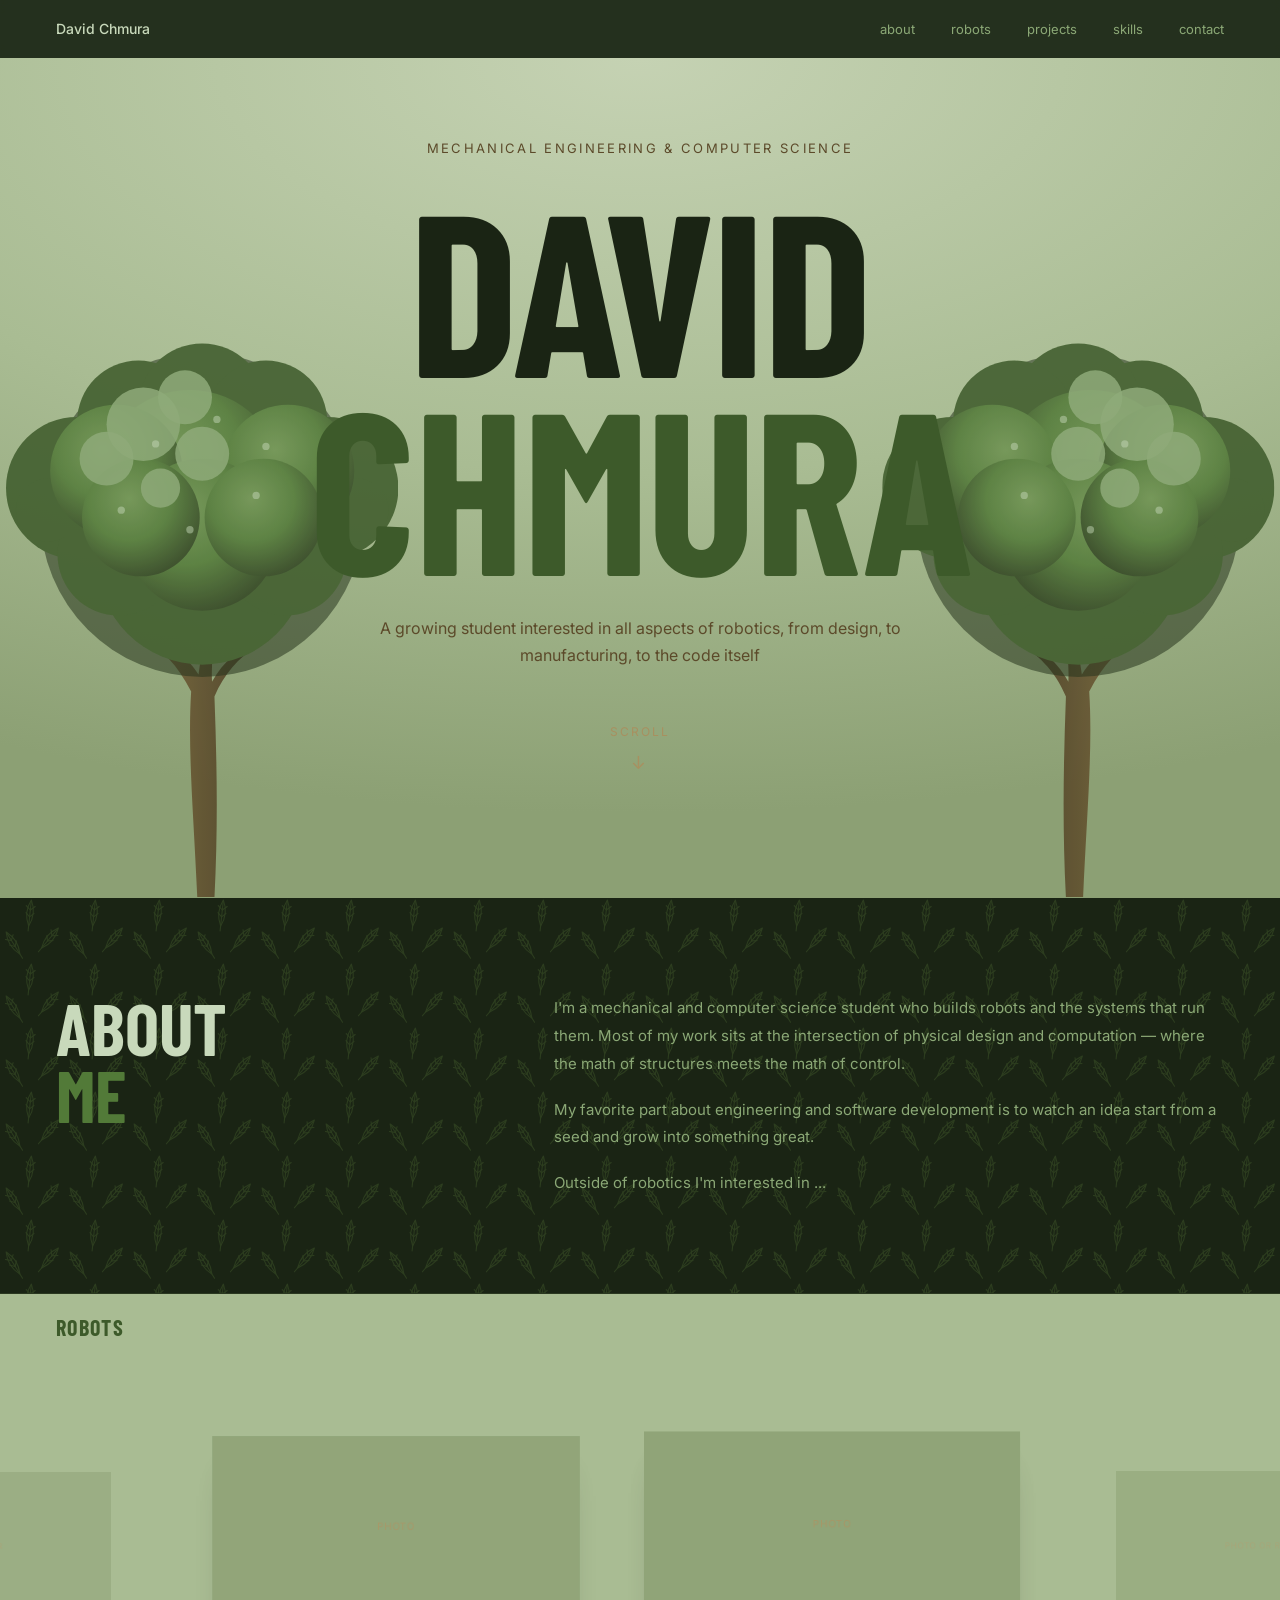
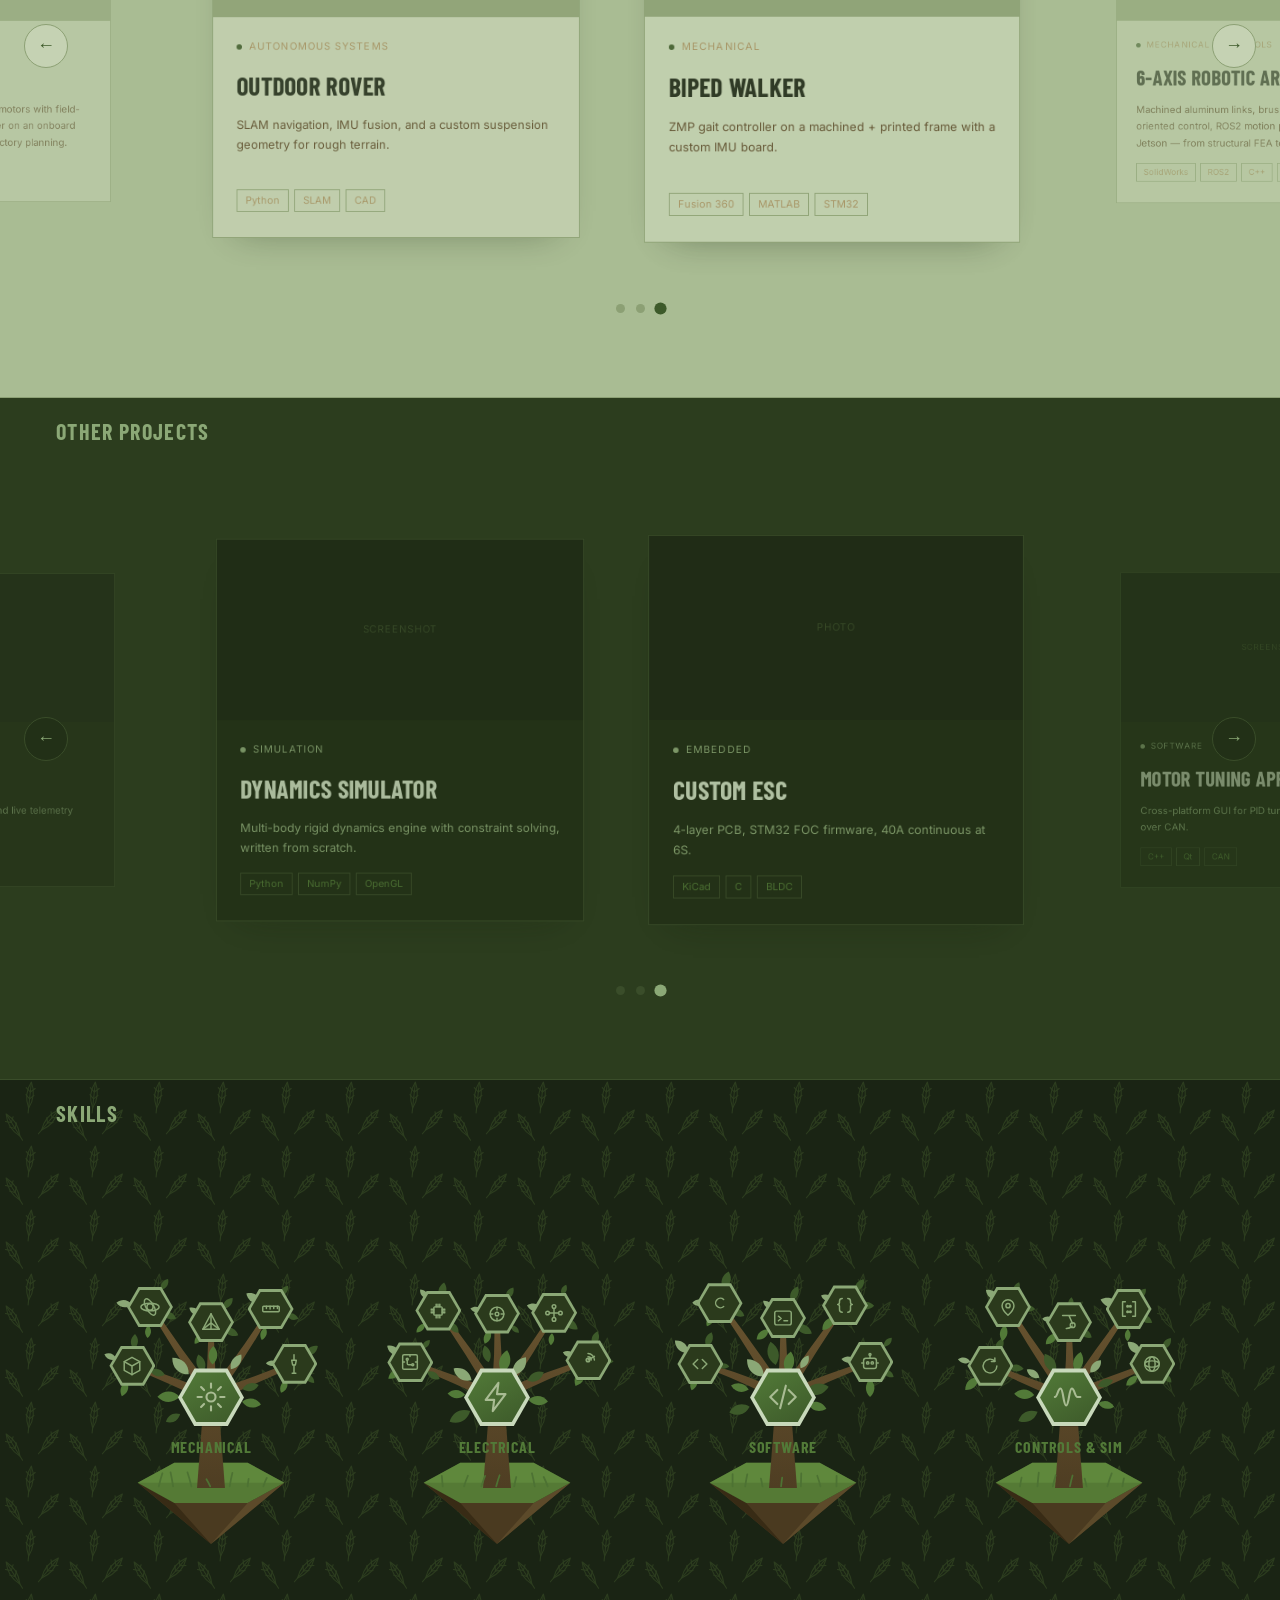
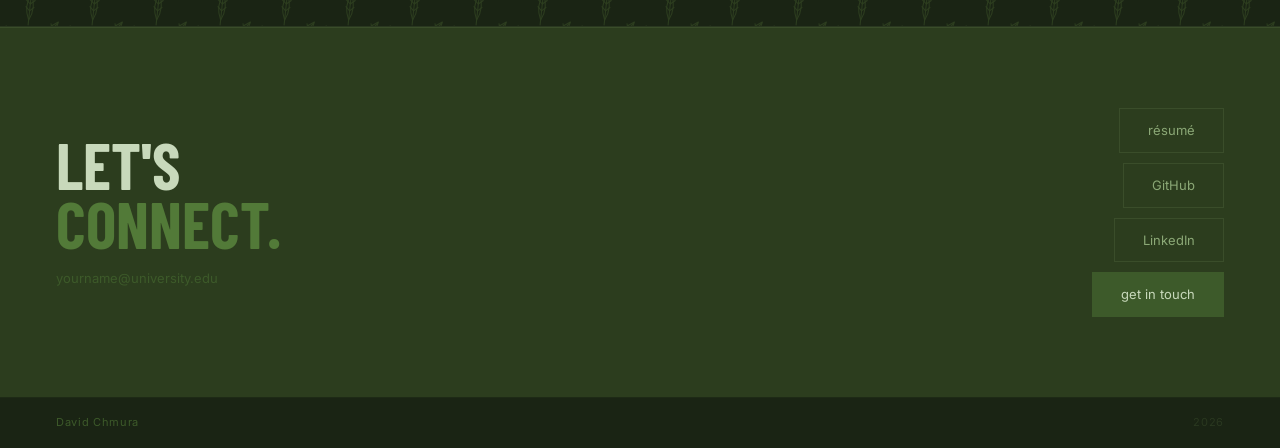
==== commit ba2775fa: "minor site changes, need to fix aesthetics a little more, then ai proof it, then once that is good s" ====
--- a/index.html
+++ b/index.html
@@ -3,7 +3,7 @@
 <head>
 <meta charset="UTF-8">
 <meta name="viewport" content="width=device-width, initial-scale=1.0">
-<title>Your Name</title>
+<title>David Chmura</title>
 <link rel="preconnect" href="https://fonts.googleapis.com">
 <link href="https://fonts.googleapis.com/css2?family=Barlow+Condensed:wght@600;700&family=Inter:ital,wght@0,400;0,500;1,400&display=swap" rel="stylesheet">
 <link rel="stylesheet" href="style.css">
@@ -11,7 +11,7 @@
 <body>
 
 <nav>
-  <span class="nav-name">Your Name</span>
+  <span class="nav-name">David Chmura</span>
   <div class="nav-links">
     <a href="#about">about</a>
     <a href="#robots">robots</a>
@@ -82,8 +82,8 @@
   </svg>
   <div class="hero-inner">
     <div class="hero-kicker">Mechanical Engineering &amp; Computer Science</div>
-    <h1 class="hero-name">Your<br><em>Name</em></h1>
-    <p class="hero-tagline">I build robots and the systems that run them — from machined parts and PCBs to control loops and software.</p>
+    <h1 class="hero-name">David<br><em>Chmura</em></h1>
+    <p class="hero-tagline">A growing student interested in all aspects of robotics, from design, to manufacturing, to the code itself</p>
     <a class="hero-cue" href="#about">scroll <span>&darr;</span></a>
   </div>
 </header>
@@ -92,12 +92,11 @@
 <section class="about-section leaf-bg" id="about">
   <div>
     <div class="about-heading">About<br><em>Me</em></div>
-    <div class="about-field">ME + CS · robotics</div>
   </div>
   <div class="about-body">
     <p>I'm a mechanical and computer science student who builds robots and the systems that run them. Most of my work sits at the intersection of physical design and computation — where the math of structures meets the math of control.</p>
-    <p>I care about understanding systems all the way down: designing and machining the parts, laying out the PCB, writing the firmware, building the control loop, and shipping the software that lets a person interact with it. I find the boundary between disciplines more interesting than either side alone.</p>
-    <p>Outside of robotics I'm interested in dynamics simulation, mechanism design, and making tools that help other engineers work better.</p>
+    <p>My favorite part about engineering and software development is to watch an idea start from a seed and grow into something great.</p>
+    <p>Outside of robotics I'm interested in ...</p>
   </div>
 </section>
 
@@ -269,7 +268,7 @@
 </section>
 
 <footer>
-  <span class="lit">Your Name</span>
+  <span class="lit">David Chmura</span>
   <span>2026</span>
 </footer>
 
